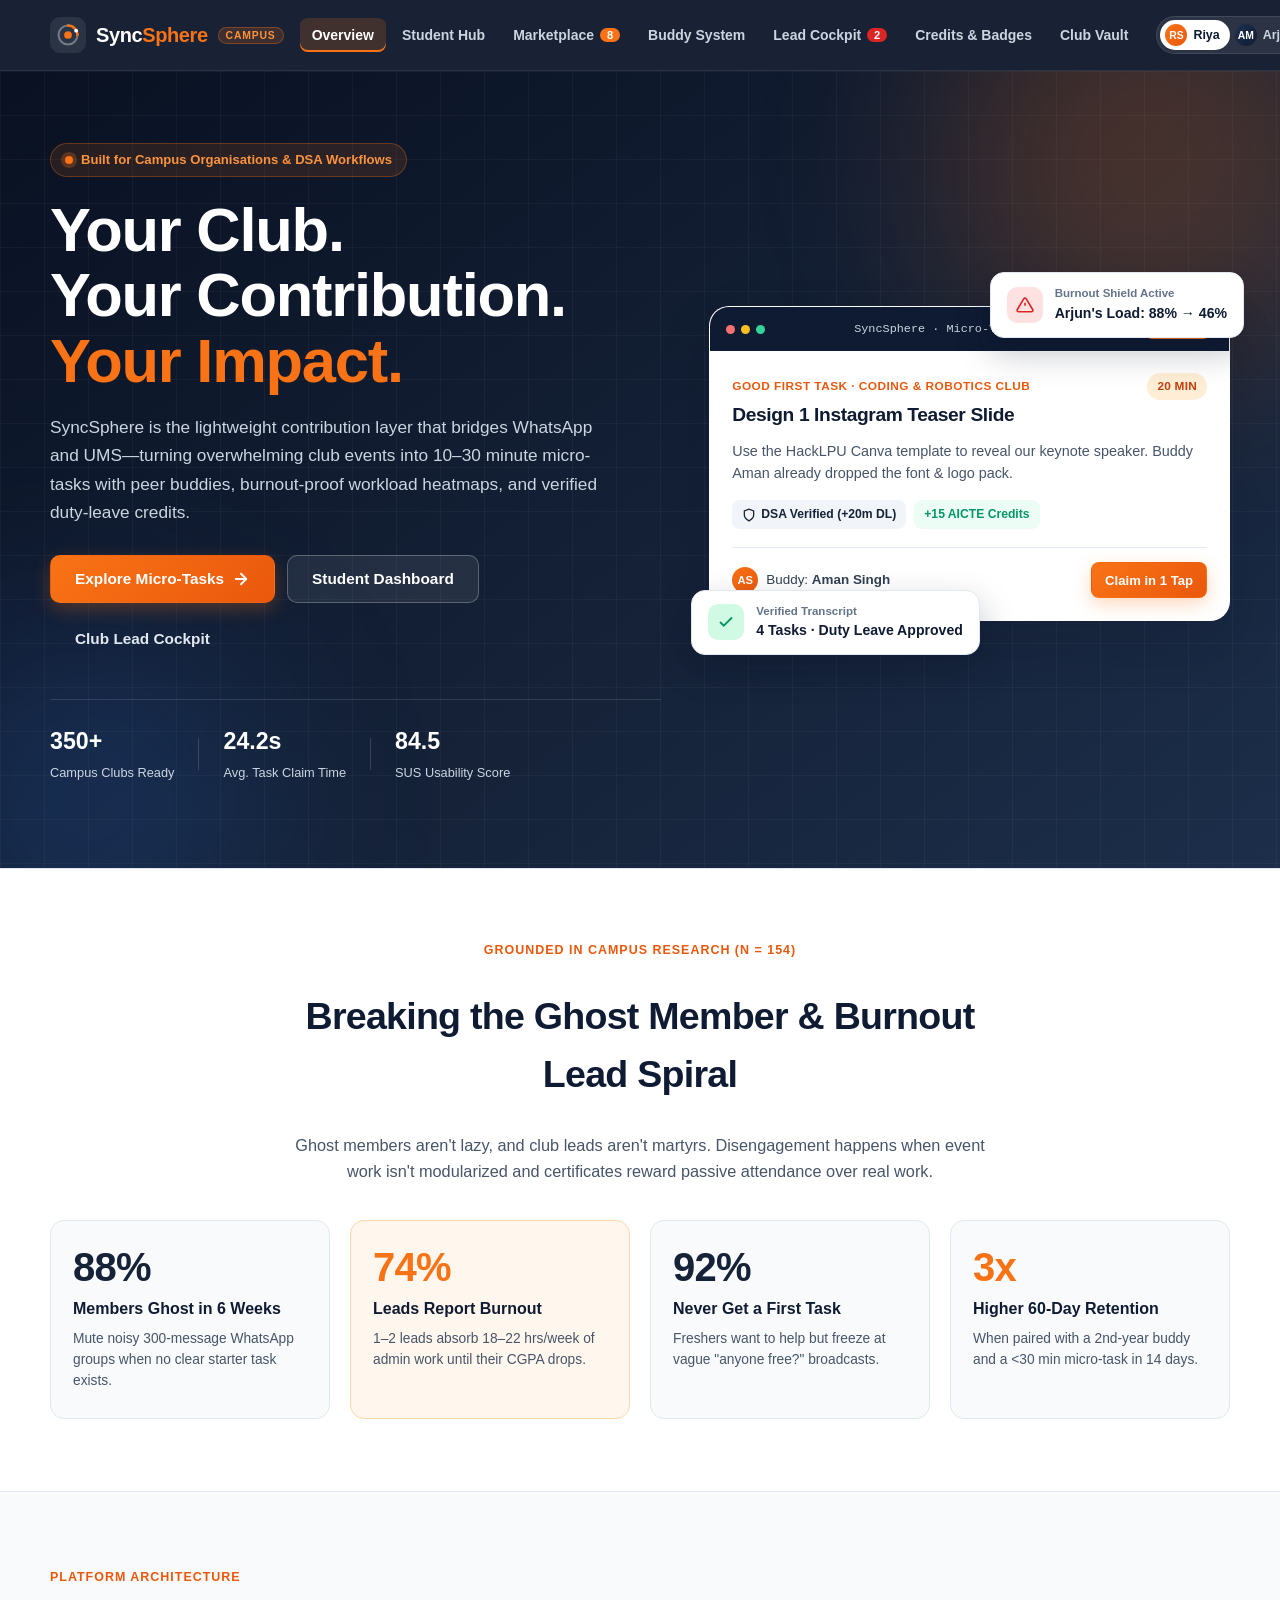
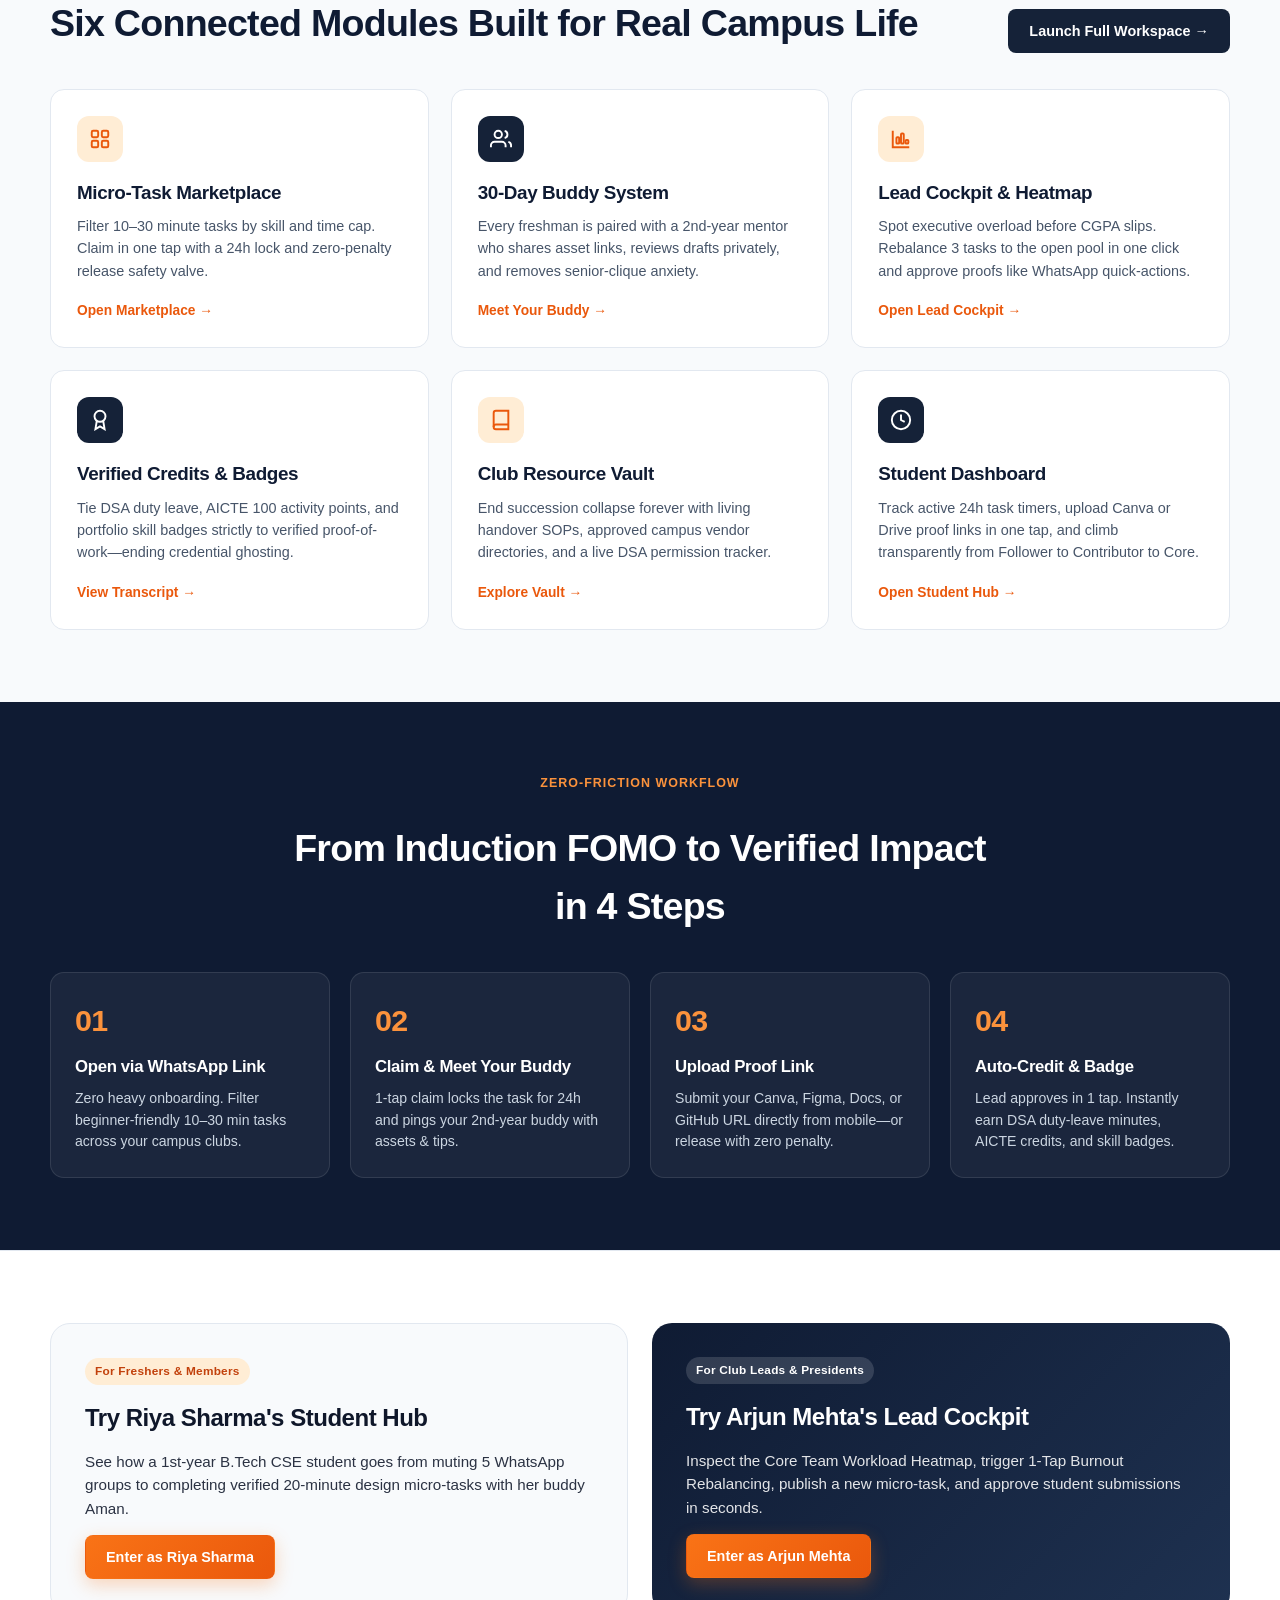
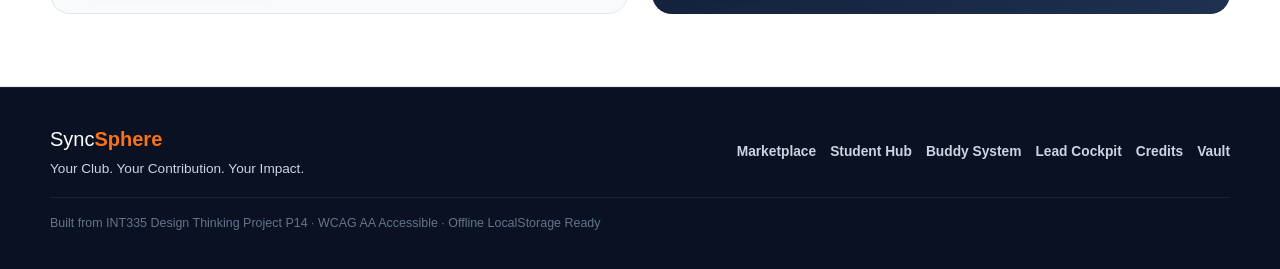
==== index.html @ 12c84529 "feat: initial commit for SyncSphere campus platform" ====
<!DOCTYPE html>
<html lang="en">
<head>
  <meta charset="UTF-8" />
  <meta name="viewport" content="width=device-width, initial-scale=1.0" />
  <title>SyncSphere — Your Club. Your Contribution. Your Impact.</title>
  <meta name="description" content="SyncSphere is a modern campus collaboration platform that eliminates ghost membership and club lead burnout through 10-30 minute micro-tasks, buddy onboarding, workload heatmaps, and verified contribution credits." />
  <link rel="stylesheet" href="styles.css" />
</head>
<body>
  <a href="#main-content" class="skip-link">Skip to main content</a>

  <header class="navbar" id="navbar" role="banner">
    <div class="container navbar-inner">
      <button class="brand" data-view="landing" aria-label="SyncSphere Home">
        <span class="brand-mark" aria-hidden="true">
          <svg width="24" height="24" viewBox="0 0 28 28" fill="none">
            <circle cx="14" cy="14" r="11" stroke="currentColor" stroke-width="2.4" opacity="0.35"/>
            <path d="M14 3A11 11 0 0 1 25 14" stroke="#F97316" stroke-width="2.8" stroke-linecap="round"/>
            <circle cx="14" cy="14" r="4.5" fill="#F97316"/>
            <circle cx="23.5" cy="9" r="2.2" fill="#FFFFFF"/>
          </svg>
        </span>
        <span class="brand-text">Sync<strong>Sphere</strong></span>
        <span class="brand-pill">CAMPUS</span>
      </button>

      <nav class="nav-links" aria-label="Primary navigation" id="desktop-nav">
        <button class="nav-link active" data-view="landing">Overview</button>
        <button class="nav-link" data-view="student">Student Hub</button>
        <button class="nav-link" data-view="marketplace">
          Marketplace
          <span class="nav-badge" id="nav-open-tasks-count">8</span>
        </button>
        <button class="nav-link" data-view="buddy">Buddy System</button>
        <button class="nav-link" data-view="lead">
          Lead Cockpit
          <span class="nav-badge nav-badge-alert" id="nav-pending-count">2</span>
        </button>
        <button class="nav-link" data-view="credits">Credits &amp; Badges</button>
        <button class="nav-link" data-view="vault">Club Vault</button>
      </nav>

      <div class="nav-actions">
        <div class="persona-switch" role="group" aria-label="Switch demo persona">
          <button class="persona-btn active" id="persona-student-btn" data-persona="student" title="View as Riya Sharma (1st Year Student)">
            <span class="avatar-dot avatar-orange">RS</span>
            <span class="persona-label">Riya</span>
          </button>
          <button class="persona-btn" id="persona-lead-btn" data-persona="lead" title="View as Arjun Mehta (Club President)">
            <span class="avatar-dot avatar-navy">AM</span>
            <span class="persona-label">Arjun</span>
          </button>
        </div>
        <button class="icon-btn" id="reset-demo-btn" title="Reset Demo Data" aria-label="Reset demo data">
          <svg width="18" height="18" viewBox="0 0 24 24" fill="none" stroke="currentColor" stroke-width="2" stroke-linecap="round" stroke-linejoin="round">
            <path d="M3 12a9 9 0 1 0 9-9 9.75 9.75 0 0 0-6.74 2.74L3 8"/>
            <path d="M3 3v5h5"/>
          </svg>
        </button>
        <button class="mobile-menu-btn" id="mobile-menu-btn" aria-label="Toggle navigation menu" aria-expanded="false">
          <svg width="22" height="22" viewBox="0 0 24 24" fill="none" stroke="currentColor" stroke-width="2.2" stroke-linecap="round">
            <line x1="3" y1="6" x2="21" y2="6"/>
            <line x1="3" y1="12" x2="21" y2="12"/>
            <line x1="3" y1="18" x2="21" y2="18"/>
          </svg>
        </button>
      </div>
    </div>

    <div class="mobile-drawer" id="mobile-drawer" hidden>
      <div class="mobile-drawer-inner">
        <button class="drawer-link" data-view="landing">Overview &amp; Landing</button>
        <button class="drawer-link" data-view="student">Student Dashboard</button>
        <button class="drawer-link" data-view="marketplace">Micro-Task Marketplace</button>
        <button class="drawer-link" data-view="buddy">30-Day Buddy System</button>
        <button class="drawer-link" data-view="lead">Club Lead Cockpit &amp; Heatmap</button>
        <button class="drawer-link" data-view="credits">Verified Credits &amp; Badges</button>
        <button class="drawer-link" data-view="vault">Club Resource Vault</button>
      </div>
    </div>
  </header>

  <main id="main-content" tabindex="-1">
    <!-- 1. LANDING VIEW -->
    <section class="view active" id="view-landing" aria-label="SyncSphere Overview">
      <div class="hero">
        <div class="hero-bg-grid" aria-hidden="true"></div>
        <div class="hero-glow hero-glow-1" aria-hidden="true"></div>
        <div class="hero-glow hero-glow-2" aria-hidden="true"></div>
        <div class="container hero-grid">
          <div class="hero-copy">
            <div class="hero-eyebrow">
              <span class="pulse-dot"></span>
              Built for Campus Organisations &amp; DSA Workflows
            </div>
            <h1 class="hero-title">
              Your Club.<br />
              Your Contribution.<br />
              <span class="text-orange">Your Impact.</span>
            </h1>
            <p class="hero-subtitle">
              SyncSphere is the lightweight contribution layer that bridges WhatsApp and UMS—turning overwhelming club events into 10–30 minute micro-tasks with peer buddies, burnout-proof workload heatmaps, and verified duty-leave credits.
            </p>
            <div class="hero-cta-row">
              <button class="btn btn-primary btn-lg" data-view="marketplace">
                Explore Micro-Tasks
                <svg width="18" height="18" viewBox="0 0 24 24" fill="none" stroke="currentColor" stroke-width="2.4" stroke-linecap="round" stroke-linejoin="round"><path d="M5 12h14"/><path d="m12 5 7 7-7 7"/></svg>
              </button>
              <button class="btn btn-outline-light btn-lg" data-view="student">
                Student Dashboard
              </button>
              <button class="btn btn-ghost-light btn-lg" data-view="lead">
                Club Lead Cockpit
              </button>
            </div>
            <div class="hero-trust">
              <div class="trust-item">
                <strong>350+</strong>
                <span>Campus Clubs Ready</span>
              </div>
              <div class="trust-divider"></div>
              <div class="trust-item">
                <strong>24.2s</strong>
                <span>Avg. Task Claim Time</span>
              </div>
              <div class="trust-divider"></div>
              <div class="trust-item">
                <strong>84.5</strong>
                <span>SUS Usability Score</span>
              </div>
            </div>
          </div>

          <div class="hero-visual">
            <div class="hero-card-stack">
              <div class="preview-window">
                <div class="preview-topbar">
                  <div class="preview-dots"><span></span><span></span><span></span></div>
                  <span class="preview-url">SyncSphere · Micro-Task Feed</span>
                  <span class="preview-live-badge">LIVE DEMO</span>
                </div>
                <div class="preview-body">
                  <div class="preview-header-row">
                    <div>
                      <span class="preview-kicker">Good First Task · Coding &amp; Robotics Club</span>
                      <h3>Design 1 Instagram Teaser Slide</h3>
                    </div>
                    <span class="chip chip-orange">20 MIN</span>
                  </div>
                  <p class="preview-desc">Use the HackLPU Canva template to reveal our keynote speaker. Buddy Aman already dropped the font &amp; logo pack.</p>
                  <div class="preview-meta-row">
                    <span class="meta-pill">
                      <svg width="14" height="14" viewBox="0 0 24 24" fill="none" stroke="currentColor" stroke-width="2.2"><path d="M12 22s8-4 8-10V5l-8-3-8 3v7c0 6 8 10 8 10z"/></svg>
                      DSA Verified (+20m DL)
                    </span>
                    <span class="meta-pill meta-pill-green">+15 AICTE Credits</span>
                  </div>
                  <div class="preview-action-row">
                    <div class="preview-buddy">
                      <span class="avatar-xs avatar-orange">AS</span>
                      <span>Buddy: <strong>Aman Singh</strong></span>
                    </div>
                    <button class="btn btn-primary btn-sm" data-view="marketplace">Claim in 1 Tap</button>
                  </div>
                </div>
              </div>

              <div class="floating-card floating-card-top">
                <div class="fc-icon fc-icon-red">
                  <svg width="18" height="18" viewBox="0 0 24 24" fill="none" stroke="currentColor" stroke-width="2.2"><path d="M10.29 3.86 1.82 18a2 2 0 0 0 1.71 3h16.94a2 2 0 0 0 1.71-3L13.71 3.86a2 2 0 0 0-3.42 0z"/><line x1="12" y1="9" x2="12" y2="13"/><line x1="12" y1="17" x2="12.01" y2="17"/></svg>
                </div>
                <div>
                  <div class="fc-label">Burnout Shield Active</div>
                  <div class="fc-value">Arjun's Load: 88% → 46%</div>
                </div>
              </div>

              <div class="floating-card floating-card-bottom">
                <div class="fc-icon fc-icon-green">
                  <svg width="18" height="18" viewBox="0 0 24 24" fill="none" stroke="currentColor" stroke-width="2.4"><polyline points="20 6 9 17 4 12"/></svg>
                </div>
                <div>
                  <div class="fc-label">Verified Transcript</div>
                  <div class="fc-value">4 Tasks · Duty Leave Approved</div>
                </div>
              </div>
            </div>
          </div>
        </div>
      </div>

      <div class="section section-light">
        <div class="container">
          <div class="section-header center">
            <span class="eyebrow">Grounded in Campus Research (n = 154)</span>
            <h2>Breaking the Ghost Member &amp; Burnout Lead Spiral</h2>
            <p class="section-sub">Ghost members aren't lazy, and club leads aren't martyrs. Disengagement happens when event work isn't modularized and certificates reward passive attendance over real work.</p>
          </div>
          <div class="stats-grid-4">
            <article class="stat-card">
              <div class="stat-figure text-navy">88%</div>
              <div class="stat-title">Members Ghost in 6 Weeks</div>
              <p class="stat-note">Mute noisy 300-message WhatsApp groups when no clear starter task exists.</p>
            </article>
            <article class="stat-card stat-card-accent">
              <div class="stat-figure text-orange">74%</div>
              <div class="stat-title">Leads Report Burnout</div>
              <p class="stat-note">1–2 leads absorb 18–22 hrs/week of admin work until their CGPA drops.</p>
            </article>
            <article class="stat-card">
              <div class="stat-figure text-navy">92%</div>
              <div class="stat-title">Never Get a First Task</div>
              <p class="stat-note">Freshers want to help but freeze at vague "anyone free?" broadcasts.</p>
            </article>
            <article class="stat-card">
              <div class="stat-figure text-orange">3x</div>
              <div class="stat-title">Higher 60-Day Retention</div>
              <p class="stat-note">When paired with a 2nd-year buddy and a &lt;30 min micro-task in 14 days.</p>
            </article>
          </div>
        </div>
      </div>

      <div class="section">
        <div class="container">
          <div class="section-header">
            <div>
              <span class="eyebrow">Platform Architecture</span>
              <h2>Six Connected Modules Built for Real Campus Life</h2>
            </div>
            <button class="btn btn-secondary" data-view="student">Launch Full Workspace →</button>
          </div>

          <div class="feature-grid-3">
            <article class="feature-card" data-view="marketplace" tabindex="0" role="button">
              <div class="feature-icon icon-orange">
                <svg width="22" height="22" viewBox="0 0 24 24" fill="none" stroke="currentColor" stroke-width="2.1"><rect x="3" y="3" width="7" height="7" rx="1.5"/><rect x="14" y="3" width="7" height="7" rx="1.5"/><rect x="14" y="14" width="7" height="7" rx="1.5"/><rect x="3" y="14" width="7" height="7" rx="1.5"/></svg>
              </div>
              <h3>Micro-Task Marketplace</h3>
              <p>Filter 10–30 minute tasks by skill and time cap. Claim in one tap with a 24h lock and zero-penalty release safety valve.</p>
              <span class="card-link">Open Marketplace →</span>
            </article>

            <article class="feature-card" data-view="buddy" tabindex="0" role="button">
              <div class="feature-icon icon-navy">
                <svg width="22" height="22" viewBox="0 0 24 24" fill="none" stroke="currentColor" stroke-width="2.1"><path d="M17 21v-2a4 4 0 0 0-4-4H5a4 4 0 0 0-4 4v2"/><circle cx="9" cy="7" r="4"/><path d="M23 21v-2a4 4 0 0 0-3-3.87"/><path d="M16 3.13a4 4 0 0 1 0 7.75"/></svg>
              </div>
              <h3>30-Day Buddy System</h3>
              <p>Every freshman is paired with a 2nd-year mentor who shares asset links, reviews drafts privately, and removes senior-clique anxiety.</p>
              <span class="card-link">Meet Your Buddy →</span>
            </article>

            <article class="feature-card" data-view="lead" tabindex="0" role="button">
              <div class="feature-icon icon-orange">
                <svg width="22" height="22" viewBox="0 0 24 24" fill="none" stroke="currentColor" stroke-width="2.1"><path d="M3 3v18h18"/><rect x="7" y="10" width="3" height="7" rx="1"/><rect x="12" y="6" width="3" height="11" rx="1"/><rect x="17" y="13" width="3" height="4" rx="1"/></svg>
              </div>
              <h3>Lead Cockpit &amp; Heatmap</h3>
              <p>Spot executive overload before CGPA slips. Rebalance 3 tasks to the open pool in one click and approve proofs like WhatsApp quick-actions.</p>
              <span class="card-link">Open Lead Cockpit →</span>
            </article>

            <article class="feature-card" data-view="credits" tabindex="0" role="button">
              <div class="feature-icon icon-navy">
                <svg width="22" height="22" viewBox="0 0 24 24" fill="none" stroke="currentColor" stroke-width="2.1"><circle cx="12" cy="8" r="6"/><path d="M15.477 12.89 17 22l-5-3-5 3 1.523-9.11"/></svg>
              </div>
              <h3>Verified Credits &amp; Badges</h3>
              <p>Tie DSA duty leave, AICTE 100 activity points, and portfolio skill badges strictly to verified proof-of-work—ending credential ghosting.</p>
              <span class="card-link">View Transcript →</span>
            </article>

            <article class="feature-card" data-view="vault" tabindex="0" role="button">
              <div class="feature-icon icon-orange">
                <svg width="22" height="22" viewBox="0 0 24 24" fill="none" stroke="currentColor" stroke-width="2.1"><path d="M4 19.5A2.5 2.5 0 0 1 6.5 17H20"/><path d="M6.5 2H20v20H6.5A2.5 2.5 0 0 1 4 19.5v-15A2.5 2.5 0 0 1 6.5 2z"/></svg>
              </div>
              <h3>Club Resource Vault</h3>
              <p>End succession collapse forever with living handover SOPs, approved campus vendor directories, and a live DSA permission tracker.</p>
              <span class="card-link">Explore Vault →</span>
            </article>

            <article class="feature-card" data-view="student" tabindex="0" role="button">
              <div class="feature-icon icon-navy">
                <svg width="22" height="22" viewBox="0 0 24 24" fill="none" stroke="currentColor" stroke-width="2.1"><circle cx="12" cy="12" r="10"/><polyline points="12 6 12 12 16 14"/></svg>
              </div>
              <h3>Student Dashboard</h3>
              <p>Track active 24h task timers, upload Canva or Drive proof links in one tap, and climb transparently from Follower to Contributor to Core.</p>
              <span class="card-link">Open Student Hub →</span>
            </article>
          </div>
        </div>
      </div>

      <div class="section section-navy">
        <div class="container">
          <div class="section-header center light">
            <span class="eyebrow eyebrow-light">Zero-Friction Workflow</span>
            <h2>From Induction FOMO to Verified Impact in 4 Steps</h2>
          </div>
          <div class="steps-grid">
            <div class="step-card">
              <div class="step-num">01</div>
              <h4>Open via WhatsApp Link</h4>
              <p>Zero heavy onboarding. Filter beginner-friendly 10–30 min tasks across your campus clubs.</p>
            </div>
            <div class="step-card">
              <div class="step-num">02</div>
              <h4>Claim &amp; Meet Your Buddy</h4>
              <p>1-tap claim locks the task for 24h and pings your 2nd-year buddy with assets &amp; tips.</p>
            </div>
            <div class="step-card">
              <div class="step-num">03</div>
              <h4>Upload Proof Link</h4>
              <p>Submit your Canva, Figma, Docs, or GitHub URL directly from mobile—or release with zero penalty.</p>
            </div>
            <div class="step-card">
              <div class="step-num">04</div>
              <h4>Auto-Credit &amp; Badge</h4>
              <p>Lead approves in 1 tap. Instantly earn DSA duty-leave minutes, AICTE credits, and skill badges.</p>
            </div>
          </div>
        </div>
      </div>

      <div class="section section-light">
        <div class="container">
          <div class="dual-cta-grid">
            <div class="dual-card dual-card-white">
              <span class="chip chip-orange">For Freshers &amp; Members</span>
              <h3>Try Riya Sharma's Student Hub</h3>
              <p>See how a 1st-year B.Tech CSE student goes from muting 5 WhatsApp groups to completing verified 20-minute design micro-tasks with her buddy Aman.</p>
              <button class="btn btn-primary" data-view="student" data-switch-persona="student">Enter as Riya Sharma</button>
            </div>
            <div class="dual-card dual-card-navy">
              <span class="chip chip-light">For Club Leads &amp; Presidents</span>
              <h3>Try Arjun Mehta's Lead Cockpit</h3>
              <p>Inspect the Core Team Workload Heatmap, trigger 1-Tap Burnout Rebalancing, publish a new micro-task, and approve student submissions in seconds.</p>
              <button class="btn btn-orange" data-view="lead" data-switch-persona="lead">Enter as Arjun Mehta</button>
            </div>
          </div>
        </div>
      </div>
    </section>

    <!-- 2. STUDENT DASHBOARD VIEW -->
    <section class="view" id="view-student" aria-label="Student Dashboard">
      <div class="container page-container">
        <div class="page-header-banner">
          <div class="banner-left">
            <div class="tier-pill">
              <span class="tier-dot"></span>
              Tier 2 · Active Contributor
            </div>
            <h1 id="student-greeting">Welcome back, Riya Sharma</h1>
            <p class="banner-sub">B.Tech CSE, 1st Year · Reg: 12214801 · Coding &amp; Robotics Club, Design &amp; UX Guild</p>
          </div>
          <div class="banner-actions">
            <button class="btn btn-primary" data-view="marketplace">+ Claim New Micro-Task</button>
            <button class="btn btn-outline-light" data-view="credits">DSA Duty-Leave Pass</button>
          </div>
        </div>

        <div class="kpi-grid-4" id="student-kpis"></div>

        <div class="card tier-progress-card">
          <div class="tier-progress-head">
            <div>
              <h3>Membership Tier Journey</h3>
              <p class="muted" id="tier-progress-hint">Complete 2 more verified micro-tasks to unlock <strong>Core Candidate</strong> status.</p>
            </div>
            <span class="chip chip-orange" id="tier-progress-label">4 / 6 Tasks to Core</span>
          </div>
          <div class="tier-track">
            <div class="tier-fill" id="tier-progress-bar" style="width: 68%;"></div>
          </div>
          <div class="tier-milestones">
            <span class="ms done">Follower (0–1)</span>
            <span class="ms active">Contributor (2–5)</span>
            <span class="ms">Core Candidate (6+)</span>
          </div>
        </div>

        <div class="dashboard-split">
          <div class="dashboard-main">
            <div class="card">
              <div class="card-header">
                <div>
                  <h2>My Active Claimed Tasks</h2>
                  <p class="muted">24-hour lock prevents hoarding. Need to study for mid-terms? Use the zero-penalty safety valve anytime.</p>
                </div>
                <button class="btn btn-ghost btn-sm" data-view="marketplace">Browse Pool →</button>
              </div>
              <div id="student-active-tasks" class="task-stack"></div>
            </div>

            <div class="card">
              <div class="card-header">
                <div>
                  <h2>Recent Submissions &amp; Approvals</h2>
                  <p class="muted">Live status synced with Club Lead Arjun Mehta.</p>
                </div>
                <button class="btn btn-ghost btn-sm" data-view="credits">Full Ledger →</button>
              </div>
              <div id="student-submissions-list" class="submission-list"></div>
            </div>
          </div>

          <aside class="dashboard-aside">
            <div class="card buddy-mini-card">
              <div class="card-header compact">
                <h3>Your 30-Day Buddy</h3>
                <span class="status-online">Online</span>
              </div>
              <div class="buddy-profile-row">
                <div class="avatar-md avatar-orange" id="mini-buddy-avatar">AS</div>
                <div>
                  <div class="buddy-name" id="mini-buddy-name">Aman Singh</div>
                  <div class="muted text-sm" id="mini-buddy-role">2nd Year CSE · Design Lead</div>
                </div>
              </div>
              <blockquote class="buddy-quote">
                "Hey Riya! I pinned the HackLPU font pack and Canva brand kit in our chat. Ping me before submitting if you want a quick look!"
              </blockquote>
              <button class="btn btn-secondary btn-block" data-view="buddy">Open Buddy Chat</button>
            </div>

            <div class="card">
              <div class="card-header compact">
                <h3>Earned Skill Badges</h3>
                <button class="btn btn-ghost btn-sm" data-view="credits">All →</button>
              </div>
              <div id="student-badges-preview" class="badge-mini-grid"></div>
            </div>

            <div class="card safety-note-card">
              <div class="safety-icon">
                <svg width="20" height="20" viewBox="0 0 24 24" fill="none" stroke="currentColor" stroke-width="2.2"><path d="M12 22s8-4 8-10V5l-8-3-8 3v7c0 6 8 10 8 10z"/></svg>
              </div>
              <div>
                <h4>No-Stress Safety Valve</h4>
                <p class="text-sm muted">Exam clash? Releasing a claimed task returns it silently to the open pool with zero penalty and zero public shame.</p>
              </div>
            </div>
          </aside>
        </div>
      </div>
    </section>

    <!-- 3. MICRO-TASK MARKETPLACE VIEW -->
    <section class="view" id="view-marketplace" aria-label="Micro-Task Marketplace">
      <div class="container page-container">
        <div class="page-head-row">
          <div>
            <span class="eyebrow">10–30 Minute Self-Serve Micro-Tasks</span>
            <h1>Micro-Task Marketplace</h1>
            <p class="muted">Pick a bite-sized task that fits between lectures. Every card includes clear steps, a mentor buddy, and DSA duty-leave minutes.</p>
          </div>
          <div class="head-stats-pills">
            <div class="mini-stat-pill">
              <strong id="mkt-open-count">8</strong>
              <span>Open Tasks</span>
            </div>
            <div class="mini-stat-pill mini-stat-orange">
              <strong id="mkt-claimed-count">1</strong>
              <span>My Claimed</span>
            </div>
          </div>
        </div>

        <div class="filter-bar card">
          <div class="search-box">
            <svg width="18" height="18" viewBox="0 0 24 24" fill="none" stroke="currentColor" stroke-width="2"><circle cx="11" cy="11" r="8"/><line x1="21" y1="21" x2="16.65" y2="16.65"/></svg>
            <input type="search" id="mkt-search" placeholder="Search tasks (e.g., Canva, poster, proofread, GitHub, registration)..." aria-label="Search micro-tasks" />
          </div>
          <div class="filter-controls">
            <div class="filter-pills" id="mkt-category-pills" role="group" aria-label="Filter by skill category">
              <button class="pill active" data-cat="All">All Skills</button>
              <button class="pill" data-cat="Design">Design</button>
              <button class="pill" data-cat="Editorial">Editorial</button>
              <button class="pill" data-cat="Tech">Tech</button>
              <button class="pill" data-cat="Logistics">Logistics</button>
              <button class="pill" data-cat="Media">Media</button>
            </div>
            <select id="mkt-time-filter" class="select-input" aria-label="Filter by duration">
              <option value="all">Any Duration</option>
              <option value="15">≤ 15 min (Quick Win)</option>
              <option value="20">≤ 20 min</option>
              <option value="30">≤ 30 min</option>
            </select>
          </div>
        </div>

        <div id="marketplace-grid" class="marketplace-grid"></div>
      </div>
    </section>

    <!-- 4. BUDDY SYSTEM VIEW -->
    <section class="view" id="view-buddy" aria-label="30-Day Buddy System">
      <div class="container page-container">
        <div class="page-head-row">
          <div>
            <span class="eyebrow">First 14-Day Activation Track</span>
            <h1>30-Day Freshman Buddy System</h1>
            <p class="muted">No more intimidating group chats. Get 1-on-1 guidance, asset links, and private draft feedback from a paired 2nd-year mentor.</p>
          </div>
        </div>

        <div class="buddy-layout">
          <div class="buddy-sidebar">
            <div class="card buddy-hero-card">
              <div class="buddy-hero-top">
                <div class="avatar-lg avatar-orange" id="active-buddy-avatar">AS</div>
                <div>
                  <span class="chip chip-green">Active Buddy Pair</span>
                  <h2 id="active-buddy-name">Aman Singh</h2>
                  <p class="muted text-sm" id="active-buddy-role">2nd Year CSE · Design &amp; Media Lead</p>
                </div>
              </div>
              <div class="buddy-tags" id="active-buddy-tags"></div>
              <div class="buddy-metrics" id="active-buddy-metrics"></div>
            </div>

            <div class="card">
              <h3>Your 30-Day Onboarding Track</h3>
              <div class="onboarding-timeline">
                <div class="timeline-item done">
                  <div class="tl-dot">✓</div>
                  <div>
                    <strong>Day 1 · Welcome &amp; Pairing</strong>
                    <p class="text-sm muted">Matched with senior buddy based on UI/UX &amp; Design interest.</p>
                  </div>
                </div>
                <div class="timeline-item done">
                  <div class="tl-dot">✓</div>
                  <div>
                    <strong>Day 7 · First Micro-Task (&lt;20m)</strong>
                    <p class="text-sm muted">Completed Tech Rules Proofreading (+10 pts).</p>
                  </div>
                </div>
                <div class="timeline-item done">
                  <div class="tl-dot">✓</div>
                  <div>
                    <strong>Day 14 · Verified Proof &amp; DL Credit</strong>
                    <p class="text-sm muted">IG Story Slide approved by Arjun; DSA credits logged.</p>
                  </div>
                </div>
                <div class="timeline-item current">
                  <div class="tl-dot">4</div>
                  <div>
                    <strong>Day 30 · Tier 2 Contributor Graduation</strong>
                    <p class="text-sm muted">Unlock Core Candidate track &amp; become a future buddy.</p>
                  </div>
                </div>
              </div>
            </div>
          </div>

          <div class="card buddy-chat-card">
            <div class="chat-header">
              <div class="chat-peer">
                <span class="avatar-sm avatar-orange" id="chat-buddy-avatar">AS</span>
                <div>
                  <strong id="chat-buddy-name">Aman Singh</strong>
                  <div class="text-xs muted">Private 1-on-1 Buddy Channel · Zero Group Spam</div>
                </div>
              </div>
              <span class="chip chip-navy">Day 18 of 30</span>
            </div>

            <div class="chat-messages" id="buddy-chat-messages" aria-live="polite"></div>

            <div class="chat-quick-prompts">
              <button class="quick-chip" data-msg="Can you share the Canva brand kit &amp; font files?">Send Canva brand kit</button>
              <button class="quick-chip" data-msg="Could you review my draft before I submit to Arjun?">Review my draft</button>
              <button class="quick-chip" data-msg="How do micro-task minutes count toward LPU DSA duty leave?">How does DSA duty leave work?</button>
            </div>

            <form class="chat-input-row" id="buddy-chat-form">
              <input type="text" id="buddy-chat-input" placeholder="Message your buddy privately..." autocomplete="off" required />
              <button type="submit" class="btn btn-primary">Send</button>
            </form>
          </div>
        </div>

        <div class="card mt-24">
          <div class="card-header">
            <div>
              <h2>Switch or Pair with a Skill Buddy</h2>
              <p class="muted">Exploring a new club domain? Pair with a verified 2nd or 3rd-year mentor in 1 click.</p>
            </div>
          </div>
          <div id="buddy-directory-grid" class="buddy-dir-grid"></div>
        </div>
      </div>
    </section>

    <!-- 5. CLUB LEAD DASHBOARD & HEATMAP VIEW -->
    <section class="view" id="view-lead" aria-label="Club Lead Cockpit">
      <div class="container page-container">
        <div class="page-header-banner banner-lead">
          <div class="banner-left">
            <div class="tier-pill tier-pill-orange">
              <span class="tier-dot"></span>
              Executive Cockpit · Coding &amp; Robotics Club
            </div>
            <h1>Arjun Mehta's Lead Dashboard</h1>
            <p class="banner-sub">President &amp; HackLPU 2026 Fest Head · 150 Registered Members · 38 Active Contributors</p>
          </div>
          <div class="banner-actions">
            <button class="btn btn-orange" id="open-create-task-btn">+ Publish Micro-Task</button>
            <button class="btn btn-outline-light" data-view="vault">Handover Vault</button>
          </div>
        </div>

        <div class="kpi-grid-4" id="lead-kpis"></div>
        <div id="burnout-alert-container"></div>

        <div class="lead-grid">
          <div class="card">
            <div class="card-header">
              <div>
                <h2>Core Team Workload Heatmap</h2>
                <p class="muted">Real-time executive capacity (%) &amp; 7-day task intensity to stop lead burnout before exams.</p>
              </div>
              <span class="chip chip-navy">Live Capacity</span>
            </div>
            <div id="workload-bars" class="workload-bars"></div>
            <div class="heatmap-matrix-wrap">
              <div class="heatmap-matrix-head">
                <h4>7-Day Effort Intensity (Hours / Day)</h4>
                <div class="heatmap-legend">
                  <span>Low</span>
                  <i class="hm-cell hm-1"></i>
                  <i class="hm-cell hm-2"></i>
                  <i class="hm-cell hm-3"></i>
                  <i class="hm-cell hm-4"></i>
                  <span>Overload</span>
                </div>
              </div>
              <div id="workload-heatmap-grid" class="heatmap-grid"></div>
            </div>
          </div>

          <div class="card">
            <div class="card-header">
              <div>
                <h2>1-Tap Proof Approvals</h2>
                <p class="muted">Approve student micro-tasks in seconds—auto-credits DSA duty leave &amp; badges.</p>
              </div>
              <span class="chip chip-orange" id="pending-approvals-badge">2 Pending</span>
            </div>
            <div id="lead-approvals-queue" class="approvals-queue"></div>
          </div>
        </div>
      </div>
    </section>

    <!-- 6. VERIFIED CREDITS & BADGES VIEW -->
    <section class="view" id="view-credits" aria-label="Verified Contribution Credits and Badges">
      <div class="container page-container">
        <div class="page-head-row">
          <div>
            <span class="eyebrow">Proof-of-Work Transcript · Zero Credential Ghosting</span>
            <h1>Verified Contribution Credits &amp; Badges</h1>
            <p class="muted">Every duty-leave minute and AICTE activity point is backed by an approved deliverable link.</p>
          </div>
          <button class="btn btn-primary" id="export-manifest-btn">
            <svg width="18" height="18" viewBox="0 0 24 24" fill="none" stroke="currentColor" stroke-width="2.2"><path d="M21 15v4a2 2 0 0 1-2 2H5a2 2 0 0 1-2-2v-4"/><polyline points="7 10 12 15 17 10"/><line x1="12" y1="15" x2="12" y2="3"/></svg>
            Export DSA PDF Manifest
          </button>
        </div>

        <div class="credits-top-grid">
          <div class="card dsa-pass-card">
            <div class="dsa-pass-head">
              <div>
                <span class="chip chip-green">✓ DSA Verified Pass</span>
                <h2>Riya Sharma</h2>
                <p class="muted text-sm">Reg: 12214801 · B.Tech CSE (Sem 1) · Tier 2 Active Contributor</p>
              </div>
              <div class="qr-box" aria-label="Verification QR Code">
                <svg width="78" height="78" viewBox="0 0 29 29" fill="#0F172A">
                  <rect x="0" y="0" width="9" height="9" rx="1.5" fill="none" stroke="#0F172A" stroke-width="2"/>
                  <rect x="3" y="3" width="3" height="3"/>
                  <rect x="20" y="0" width="9" height="9" rx="1.5" fill="none" stroke="#0F172A" stroke-width="2"/>
                  <rect x="23" y="3" width="3" height="3"/>
                  <rect x="0" y="20" width="9" height="9" rx="1.5" fill="none" stroke="#0F172A" stroke-width="2"/>
                  <rect x="3" y="23" width="3" height="3"/>
                  <rect x="12" y="2" width="3" height="3"/>
                  <rect x="12" y="8" width="3" height="5"/>
                  <rect x="16" y="11" width="4" height="3"/>
                  <rect x="11" y="16" width="5" height="3"/>
                  <rect x="19" y="16" width="3" height="6"/>
                  <rect x="24" y="14" width="4" height="4"/>
                  <rect x="24" y="21" width="4" height="6"/>
                  <rect x="13" y="22" width="4" height="5"/>
                  <rect x="16" y="4" width="2" height="4" fill="#F97316"/>
                </svg>
              </div>
            </div>
            <div class="dsa-pass-stats" id="dsa-pass-stats"></div>
            <div class="dsa-pass-footer">
              <span>UMS Sync ID: <strong>LPU-DSA-2026-8841</strong></span>
              <span class="text-green">Attendance Proration Eligible</span>
            </div>
          </div>

          <div class="card aicte-card">
            <div class="card-header compact">
              <div>
                <h3>AICTE 100 Activity Points</h3>
                <p class="muted text-sm">Verified micro-contributions across technical &amp; cultural clubs.</p>
              </div>
              <span class="chip chip-orange" id="aicte-points-chip">65 / 100 pts</span>
            </div>
            <div class="aicte-ring-row">
              <div class="ring-wrap">
                <svg class="progress-ring" width="116" height="116" viewBox="0 0 120 120">
                  <circle class="ring-bg" cx="60" cy="60" r="50" />
                  <circle class="ring-fg" id="aicte-ring-circle" cx="60" cy="60" r="50" />
                </svg>
                <div class="ring-label">
                  <strong id="aicte-ring-val">65%</strong>
                  <span>Complete</span>
                </div>
              </div>
              <div class="aicte-breakdown" id="aicte-breakdown"></div>
            </div>
          </div>
        </div>

        <div class="card mt-24">
          <div class="card-header">
            <div>
              <h2>Skill &amp; Impact Badges</h2>
              <p class="muted">Micro-recognition earned through real deliverables—exportable to your campus placement portfolio.</p>
            </div>
          </div>
          <div id="badges-grid" class="badges-grid"></div>
        </div>

        <div class="card mt-24">
          <div class="card-header">
            <div>
              <h2>Verified Contribution Ledger</h2>
              <p class="muted">Complete auditable record of approved micro-tasks and duty-leave credits.</p>
            </div>
          </div>
          <div class="table-wrap">
            <table class="data-table">
              <thead>
                <tr>
                  <th>Task Deliverable</th>
                  <th>Club</th>
                  <th>Completed</th>
                  <th>Effort &amp; DL</th>
                  <th>Credits</th>
                  <th>Status</th>
                </tr>
              </thead>
              <tbody id="credits-ledger-body"></tbody>
            </table>
          </div>
        </div>
      </div>
    </section>

    <!-- 7. CLUB RESOURCE VAULT VIEW -->
    <section class="view" id="view-vault" aria-label="Club Resource Vault">
      <div class="container page-container">
        <div class="page-head-row">
          <div>
            <span class="eyebrow">Institutional Memory · Zero Succession Collapse</span>
            <h1>Club Resource Vault</h1>
            <p class="muted">Living handover playbooks, approved vendor contacts, and live DSA permission pipelines so outgoing leads never leave juniors stranded.</p>
          </div>
          <div class="vault-tabs" role="tablist" aria-label="Vault sections">
            <button class="pill active" data-vault-tab="sops" role="tab" aria-selected="true">Handover SOPs</button>
            <button class="pill" data-vault-tab="vendors" role="tab" aria-selected="false">Vendor Directory</button>
            <button class="pill" data-vault-tab="pipeline" role="tab" aria-selected="false">DSA Permission Tracker</button>
          </div>
        </div>

        <div id="vault-panel-sops" class="vault-panel active">
          <div id="vault-sops-grid" class="vault-grid"></div>
        </div>

        <div id="vault-panel-vendors" class="vault-panel" hidden>
          <div id="vault-vendors-grid" class="vault-grid"></div>
        </div>

        <div id="vault-panel-pipeline" class="vault-panel" hidden>
          <div class="card">
            <div class="card-header">
              <div>
                <h2>DSA &amp; UMS Event Permission Pipeline</h2>
                <p class="muted">Track auditorium bookings, Block 34 lab keys, and faculty signatures without running between cabins.</p>
              </div>
              <span class="chip chip-orange">HackLPU 2026</span>
            </div>
            <div id="vault-pipeline-list" class="pipeline-list"></div>
          </div>
        </div>
      </div>
    </section>
  </main>

  <footer class="footer">
    <div class="container footer-inner">
      <div>
        <div class="footer-brand">Sync<strong>Sphere</strong></div>
        <p class="footer-tagline">Your Club. Your Contribution. Your Impact.</p>
      </div>
      <div class="footer-links">
        <button class="footer-link" data-view="marketplace">Marketplace</button>
        <button class="footer-link" data-view="student">Student Hub</button>
        <button class="footer-link" data-view="buddy">Buddy System</button>
        <button class="footer-link" data-view="lead">Lead Cockpit</button>
        <button class="footer-link" data-view="credits">Credits</button>
        <button class="footer-link" data-view="vault">Vault</button>
      </div>
      <div class="footer-meta">
        Built from INT335 Design Thinking Project P14 · WCAG AA Accessible · Offline LocalStorage Ready
      </div>
    </div>
  </footer>

  <nav class="mobile-bottom-nav" aria-label="Mobile quick navigation">
    <button class="mb-item active" data-view="student">
      <svg width="20" height="20" viewBox="0 0 24 24" fill="none" stroke="currentColor" stroke-width="2"><path d="M3 9l9-7 9 7v11a2 2 0 0 1-2 2H5a2 2 0 0 1-2-2z"/></svg>
      <span>Hub</span>
    </button>
    <button class="mb-item" data-view="marketplace">
      <svg width="20" height="20" viewBox="0 0 24 24" fill="none" stroke="currentColor" stroke-width="2"><rect x="3" y="3" width="7" height="7"/><rect x="14" y="3" width="7" height="7"/><rect x="14" y="14" width="7" height="7"/><rect x="3" y="14" width="7" height="7"/></svg>
      <span>Tasks</span>
    </button>
    <button class="mb-item" data-view="lead">
      <svg width="20" height="20" viewBox="0 0 24 24" fill="none" stroke="currentColor" stroke-width="2"><path d="M3 3v18h18"/><rect x="7" y="10" width="3" height="7"/><rect x="12" y="6" width="3" height="11"/><rect x="17" y="13" width="3" height="4"/></svg>
      <span>Lead</span>
    </button>
    <button class="mb-item" data-view="credits">
      <svg width="20" height="20" viewBox="0 0 24 24" fill="none" stroke="currentColor" stroke-width="2"><circle cx="12" cy="8" r="6"/><path d="M15.477 12.89 17 22l-5-3-5 3 1.523-9.11"/></svg>
      <span>Credits</span>
    </button>
    <button class="mb-item" data-view="vault">
      <svg width="20" height="20" viewBox="0 0 24 24" fill="none" stroke="currentColor" stroke-width="2"><path d="M4 19.5A2.5 2.5 0 0 1 6.5 17H20"/><path d="M6.5 2H20v20H6.5A2.5 2.5 0 0 1 4 19.5v-15A2.5 2.5 0 0 1 6.5 2z"/></svg>
      <span>Vault</span>
    </button>
  </nav>

  <!-- Task Submission Workspace Modal -->
  <div class="modal-backdrop" id="submit-modal" hidden role="dialog" aria-modal="true" aria-labelledby="submit-modal-title">
    <div class="modal">
      <div class="modal-header">
        <div>
          <span class="chip chip-orange" id="submit-modal-timer">23h 48m left</span>
          <h3 id="submit-modal-title">Submit Task Proof</h3>
        </div>
        <button class="icon-btn modal-close" data-close-modal="submit-modal" aria-label="Close modal">✕</button>
      </div>
      <form id="submit-task-form" class="modal-body">
        <input type="hidden" id="submit-task-id" />
        <p class="muted text-sm" id="submit-modal-club"></p>

        <div class="modal-checklist-box">
          <h4>Pre-Submission Checklist</h4>
          <div id="submit-modal-checklist"></div>
        </div>

        <div class="form-group">
          <label for="submit-proof-url">Deliverable Link or File Reference *</label>
          <input type="text" id="submit-proof-url" placeholder="Paste your shareable Canva, Drive, Figma, or PR link..." required />
        </div>

        <div class="form-group">
          <label for="submit-proof-note">Quick Note for Club Lead (Optional)</label>
          <textarea id="submit-proof-note" rows="2" placeholder="Used the official HackLPU font pack Aman shared..."></textarea>
        </div>

        <div class="modal-buddy-strip">
          <span class="avatar-xs avatar-orange">AS</span>
          <span class="text-sm">Buddy <strong id="submit-modal-buddy-name">Aman Singh</strong> will be notified automatically.</span>
        </div>

        <div class="modal-footer">
          <button type="button" class="btn btn-ghost" data-close-modal="submit-modal">Cancel</button>
          <button type="submit" class="btn btn-primary">Submit for 1-Tap Lead Review</button>
        </div>
      </form>
    </div>
  </div>

  <!-- Publish New Micro-Task Modal -->
  <div class="modal-backdrop" id="create-task-modal" hidden role="dialog" aria-modal="true" aria-labelledby="create-modal-title">
    <div class="modal">
      <div class="modal-header">
        <div>
          <span class="chip chip-navy">Lead Action</span>
          <h3 id="create-modal-title">Publish a 10–30 Min Micro-Task</h3>
        </div>
        <button class="icon-btn modal-close" data-close-modal="create-task-modal" aria-label="Close modal">✕</button>
      </div>
      <form id="create-task-form" class="modal-body">
        <div class="form-group">
          <label for="new-task-title">Task Title *</label>
          <input type="text" id="new-task-title" placeholder="e.g., Design 2 Speaker Countdown Stories" required />
        </div>
        <div class="form-row-2">
          <div class="form-group">
            <label for="new-task-category">Skill Category *</label>
            <select id="new-task-category" required>
              <option value="Design">Design</option>
              <option value="Editorial">Editorial</option>
              <option value="Tech">Tech</option>
              <option value="Logistics">Logistics</option>
              <option value="Media">Media</option>
            </select>
          </div>
          <div class="form-group">
            <label for="new-task-duration">Time Cap (Minutes) *</label>
            <select id="new-task-duration" required>
              <option value="15">15 min (+10 pts)</option>
              <option value="20" selected>20 min (+15 pts)</option>
              <option value="25">25 min (+20 pts)</option>
              <option value="30">30 min (+25 pts)</option>
            </select>
          </div>
        </div>
        <div class="form-group">
          <label for="new-task-club">Club / Event *</label>
          <input type="text" id="new-task-club" value="Coding &amp; Robotics Club · HackLPU" required />
        </div>
        <div class="form-group">
          <label for="new-task-desc">Clear Scope &amp; Asset Link *</label>
          <textarea id="new-task-desc" rows="2" placeholder="Explain exact deliverable so a 1st-year fresher can finish in under 30 mins..." required></textarea>
        </div>
        <div class="modal-footer">
          <button type="button" class="btn btn-ghost" data-close-modal="create-task-modal">Cancel</button>
          <button type="submit" class="btn btn-orange">Publish to Open Pool</button>
        </div>
      </form>
    </div>
  </div>

  <!-- SOP Reader Modal -->
  <div class="modal-backdrop" id="sop-modal" hidden role="dialog" aria-modal="true" aria-labelledby="sop-modal-title">
    <div class="modal modal-lg">
      <div class="modal-header">
        <div>
          <span class="chip chip-orange" id="sop-modal-tag">Playbook</span>
          <h3 id="sop-modal-title">SOP Title</h3>
        </div>
        <button class="icon-btn modal-close" data-close-modal="sop-modal" aria-label="Close modal">✕</button>
      </div>
      <div class="modal-body" id="sop-modal-body"></div>
      <div class="modal-footer">
        <button type="button" class="btn btn-primary" data-close-modal="sop-modal">Done Reading</button>
      </div>
    </div>
  </div>

  <div class="toast-container" id="toast-container" aria-live="polite" aria-atomic="true"></div>

  <script src="data.js"></script>
  <script src="app.js"></script>
</body>
</html>
---- styles.css ----
/* ==========================================================================
   SyncSphere Design System
   Theme: Premium Deep Navy (#0B1528 / #152238), Pure White, Vibrant Orange (#F97316)
   Typography: Space Grotesk (Headings) + Plus Jakarta Sans (UI & Body)
   ========================================================================== */

:root {
  --navy-950: #091122;
  --navy-900: #0F1B33;
  --navy-800: #152238;
  --navy-700: #1E3150;
  --navy-600: #2C436B;

  --orange-600: #EA580C;
  --orange-500: #F97316;
  --orange-400: #FB923C;
  --orange-100: #FFEDD5;
  --orange-50: #FFF7ED;

  --white: #FFFFFF;
  --slate-50: #F8FAFC;
  --slate-100: #F1F5F9;
  --slate-200: #E2E8F0;
  --slate-300: #CBD5E1;
  --slate-500: #64748B;
  --slate-600: #475569;
  --slate-700: #334155;
  --slate-900: #0F172A;

  --green-600: #059669;
  --green-100: #D1FAE5;
  --green-50: #ECFDF5;
  --red-600: #DC2626;
  --red-100: #FEE2E2;
  --red-50: #FEF2F2;
  --amber-600: #D97706;
  --amber-100: #FEF3C7;
  --blue-600: #2563EB;
  --blue-100: #DBEAFE;

  --radius-sm: 8px;
  --radius-md: 14px;
  --radius-lg: 20px;
  --radius-pill: 999px;

  --shadow-sm: 0 2px 8px rgba(15, 27, 51, 0.05);
  --shadow-md: 0 10px 30px rgba(15, 27, 51, 0.08);
  --shadow-lg: 0 22px 50px rgba(9, 17, 34, 0.18);

  --transition: 0.22s cubic-bezier(0.22, 1, 0.36, 1);
}

*, *::before, *::after {
  box-sizing: border-box;
  margin: 0;
  padding: 0;
}

html {
  scroll-behavior: smooth;
  font-size: 16px;
}

body {
  font-family: 'Plus Jakarta Sans', -apple-system, BlinkMacSystemFont, 'Segoe UI', Roboto, sans-serif;
  background-color: var(--slate-50);
  color: var(--slate-900);
  line-height: 1.55;
  min-height: 100vh;
  -webkit-font-smoothing: antialiased;
}

h1, h2, h3, h4, .brand-text, .stat-figure, .step-num {
  font-family: 'Space Grotesk', 'Plus Jakarta Sans', sans-serif;
  letter-spacing: -0.02em;
}

button, input, select, textarea {
  font-family: inherit;
}

.skip-link {
  position: absolute;
  left: -999px;
  top: 8px;
  background: var(--orange-500);
  color: var(--white);
  padding: 10px 16px;
  border-radius: var(--radius-sm);
  font-weight: 700;
  z-index: 9999;
}
.skip-link:focus {
  left: 12px;
}

.container {
  width: 100%;
  max-width: 1220px;
  margin: 0 auto;
  padding: 0 20px;
}

.muted { color: var(--slate-500); }
.text-sm { font-size: 0.875rem; }
.text-xs { font-size: 0.78rem; }
.text-orange { color: var(--orange-500); }
.text-navy { color: var(--navy-800); }
.text-green { color: var(--green-600); font-weight: 700; }
.mt-24 { margin-top: 24px; }

/* ==================== NAVBAR ==================== */
.navbar {
  position: sticky;
  top: 0;
  z-index: 100;
  background: rgba(11, 21, 40, 0.94);
  backdrop-filter: blur(14px);
  -webkit-backdrop-filter: blur(14px);
  border-bottom: 1px solid rgba(255, 255, 255, 0.08);
}

.navbar-inner {
  height: 70px;
  display: flex;
  align-items: center;
  justify-content: space-between;
  gap: 16px;
}

.brand {
  display: inline-flex;
  align-items: center;
  gap: 10px;
  background: none;
  border: none;
  color: var(--white);
  cursor: pointer;
  padding: 4px 0;
}

.brand-mark {
  width: 36px;
  height: 36px;
  border-radius: 10px;
  background: rgba(255, 255, 255, 0.08);
  display: grid;
  place-items: center;
  color: var(--white);
}

.brand-text {
  font-size: 1.25rem;
  font-weight: 600;
  color: var(--white);
}
.brand-text strong {
  color: var(--orange-500);
  font-weight: 700;
}

.brand-pill {
  font-size: 0.65rem;
  font-weight: 800;
  letter-spacing: 0.08em;
  background: rgba(249, 115, 22, 0.16);
  color: var(--orange-400);
  border: 1px solid rgba(249, 115, 22, 0.35);
  padding: 2px 7px;
  border-radius: var(--radius-pill);
}

.nav-links {
  display: flex;
  align-items: center;
  gap: 4px;
}

.nav-link {
  background: none;
  border: none;
  color: var(--slate-300);
  font-size: 0.875rem;
  font-weight: 600;
  padding: 9px 12px;
  border-radius: var(--radius-sm);
  cursor: pointer;
  display: inline-flex;
  align-items: center;
  gap: 6px;
  transition: var(--transition);
  white-space: nowrap;
}

.nav-link:hover {
  color: var(--white);
  background: rgba(255, 255, 255, 0.08);
}

.nav-link.active {
  color: var(--white);
  background: rgba(249, 115, 22, 0.18);
  box-shadow: inset 0 -2px 0 var(--orange-500);
}

.nav-badge {
  font-size: 0.7rem;
  font-weight: 800;
  background: var(--orange-500);
  color: var(--white);
  padding: 1px 6px;
  border-radius: var(--radius-pill);
  min-width: 20px;
  text-align: center;
}
.nav-badge-alert {
  background: var(--red-600);
}

.nav-actions {
  display: flex;
  align-items: center;
  gap: 8px;
}

.persona-switch {
  display: inline-flex;
  background: rgba(255, 255, 255, 0.08);
  padding: 3px;
  border-radius: var(--radius-pill);
  border: 1px solid rgba(255, 255, 255, 0.1);
}

.persona-btn {
  display: inline-flex;
  align-items: center;
  gap: 6px;
  background: none;
  border: none;
  color: var(--slate-300);
  padding: 4px 10px 4px 5px;
  border-radius: var(--radius-pill);
  font-size: 0.78rem;
  font-weight: 700;
  cursor: pointer;
  transition: var(--transition);
}

.persona-btn.active {
  background: var(--white);
  color: var(--navy-900);
}

.avatar-dot, .avatar-xs, .avatar-sm, .avatar-md, .avatar-lg {
  border-radius: 50%;
  display: inline-flex;
  align-items: center;
  justify-content: center;
  font-weight: 800;
  color: var(--white);
  flex-shrink: 0;
}
.avatar-dot { width: 22px; height: 22px; font-size: 0.65rem; }
.avatar-xs { width: 26px; height: 26px; font-size: 0.7rem; }
.avatar-sm { width: 34px; height: 34px; font-size: 0.8rem; }
.avatar-md { width: 46px; height: 46px; font-size: 0.95rem; }
.avatar-lg { width: 58px; height: 58px; font-size: 1.15rem; }

.avatar-orange { background: linear-gradient(135deg, var(--orange-500), var(--orange-600)); }
.avatar-navy { background: linear-gradient(135deg, var(--navy-700), var(--navy-900)); }
.avatar-blue { background: linear-gradient(135deg, #2563EB, #1D4ED8); }
.avatar-green { background: linear-gradient(135deg, #10B981, #059669); }

.icon-btn {
  width: 38px;
  height: 38px;
  border-radius: var(--radius-sm);
  border: 1px solid rgba(255, 255, 255, 0.14);
  background: rgba(255, 255, 255, 0.06);
  color: var(--slate-200);
  display: grid;
  place-items: center;
  cursor: pointer;
  transition: var(--transition);
}
.icon-btn:hover {
  background: rgba(255, 255, 255, 0.14);
  color: var(--white);
}

.mobile-menu-btn {
  display: none;
  width: 42px;
  height: 42px;
  border-radius: var(--radius-sm);
  border: 1px solid rgba(255, 255, 255, 0.14);
  background: rgba(255, 255, 255, 0.06);
  color: var(--white);
  place-items: center;
  cursor: pointer;
}

.mobile-drawer {
  background: var(--navy-900);
  border-top: 1px solid rgba(255, 255, 255, 0.08);
  padding: 12px 20px 18px;
}
.mobile-drawer-inner {
  display: flex;
  flex-direction: column;
  gap: 6px;
}
.drawer-link {
  text-align: left;
  background: rgba(255, 255, 255, 0.04);
  border: 1px solid rgba(255, 255, 255, 0.06);
  color: var(--white);
  padding: 12px 14px;
  border-radius: var(--radius-sm);
  font-weight: 600;
  font-size: 0.95rem;
  cursor: pointer;
}
.drawer-link:hover { background: rgba(249, 115, 22, 0.18); }

/* ==================== BUTTONS & CHIPS ==================== */
.btn {
  display: inline-flex;
  align-items: center;
  justify-content: center;
  gap: 8px;
  font-weight: 700;
  font-size: 0.9rem;
  padding: 11px 20px;
  min-height: 44px;
  border-radius: var(--radius-sm);
  border: 1.5px solid transparent;
  cursor: pointer;
  transition: var(--transition);
  text-decoration: none;
}

.btn-lg {
  padding: 13px 24px;
  min-height: 48px;
  font-size: 0.96rem;
  border-radius: 10px;
}

.btn-sm {
  padding: 7px 13px;
  min-height: 36px;
  font-size: 0.82rem;
}

.btn-block { width: 100%; }

.btn-primary, .btn-orange {
  background: linear-gradient(135deg, var(--orange-500), var(--orange-600));
  color: var(--white);
  box-shadow: 0 6px 18px rgba(249, 115, 22, 0.28);
}
.btn-primary:hover, .btn-orange:hover {
  transform: translateY(-2px);
  box-shadow: 0 10px 24px rgba(249, 115, 22, 0.36);
}

.btn-secondary {
  background: var(--navy-800);
  color: var(--white);
}
.btn-secondary:hover {
  background: var(--navy-700);
  transform: translateY(-1px);
}

.btn-outline-light {
  background: rgba(255, 255, 255, 0.08);
  color: var(--white);
  border-color: rgba(255, 255, 255, 0.25);
}
.btn-outline-light:hover {
  background: rgba(255, 255, 255, 0.16);
}

.btn-ghost-light {
  background: transparent;
  color: var(--slate-200);
}
.btn-ghost-light:hover {
  color: var(--white);
  background: rgba(255, 255, 255, 0.08);
}

.btn-ghost {
  background: transparent;
  color: var(--navy-800);
}
.btn-ghost:hover {
  background: var(--slate-100);
}

.btn-danger-outline {
  background: var(--white);
  color: var(--red-600);
  border-color: #FCA5A5;
}
.btn-danger-outline:hover {
  background: var(--red-50);
}

.btn-success {
  background: var(--green-600);
  color: var(--white);
}
.btn-success:hover {
  background: #047857;
}

.chip {
  display: inline-flex;
  align-items: center;
  gap: 5px;
  font-size: 0.74rem;
  font-weight: 800;
  padding: 4px 10px;
  border-radius: var(--radius-pill);
  letter-spacing: 0.02em;
}
.chip-orange { background: var(--orange-100); color: #C2410C; }
.chip-navy { background: var(--navy-800); color: var(--white); }
.chip-green { background: var(--green-100); color: #065F46; }
.chip-red { background: var(--red-100); color: #991B1B; }
.chip-blue { background: var(--blue-100); color: #1E40AF; }
.chip-light { background: rgba(255, 255, 255, 0.14); color: var(--white); }

.pill {
  background: var(--slate-100);
  color: var(--slate-700);
  border: 1px solid var(--slate-200);
  padding: 8px 14px;
  min-height: 40px;
  border-radius: var(--radius-pill);
  font-size: 0.84rem;
  font-weight: 700;
  cursor: pointer;
  transition: var(--transition);
}
.pill:hover { border-color: var(--navy-700); color: var(--navy-900); }
.pill.active {
  background: var(--navy-800);
  color: var(--white);
  border-color: var(--navy-800);
}

/* ==================== VIEWS & TRANSITIONS ==================== */
.view {
  display: none;
  animation: fadeSlideUp 0.34s cubic-bezier(0.22, 1, 0.36, 1);
}
.view.active {
  display: block;
}

@keyframes fadeSlideUp {
  from { opacity: 0; transform: translateY(10px); }
  to { opacity: 1; transform: translateY(0); }
}

.page-container {
  padding-top: 32px;
  padding-bottom: 64px;
}

/* ==================== HERO ==================== */
.hero {
  position: relative;
  background: linear-gradient(145deg, var(--navy-950) 0%, var(--navy-800) 60%, #1C2E4A 100%);
  color: var(--white);
  padding: 72px 0 84px;
  overflow: hidden;
}

.hero-bg-grid {
  position: absolute;
  inset: 0;
  background-image: linear-gradient(rgba(255,255,255,0.035) 1px, transparent 1px),
                    linear-gradient(90deg, rgba(255,255,255,0.035) 1px, transparent 1px);
  background-size: 44px 44px;
  pointer-events: none;
}

.hero-glow {
  position: absolute;
  border-radius: 50%;
  filter: blur(90px);
  pointer-events: none;
}
.hero-glow-1 {
  width: 420px; height: 420px;
  background: rgba(249, 115, 22, 0.22);
  top: -120px; right: -80px;
}
.hero-glow-2 {
  width: 340px; height: 340px;
  background: rgba(59, 130, 246, 0.16);
  bottom: -100px; left: -80px;
}

.hero-grid {
  position: relative;
  z-index: 2;
  display: grid;
  grid-template-columns: 1.08fr 0.92fr;
  gap: 48px;
  align-items: center;
}

.hero-eyebrow {
  display: inline-flex;
  align-items: center;
  gap: 8px;
  font-size: 0.82rem;
  font-weight: 700;
  color: var(--orange-400);
  background: rgba(249, 115, 22, 0.12);
  border: 1px solid rgba(249, 115, 22, 0.3);
  padding: 6px 14px;
  border-radius: var(--radius-pill);
  margin-bottom: 20px;
}

.pulse-dot {
  width: 8px; height: 8px;
  border-radius: 50%;
  background: var(--orange-500);
  box-shadow: 0 0 0 4px rgba(249, 115, 22, 0.25);
}

.hero-title {
  font-size: clamp(2.4rem, 4.8vw, 3.85rem);
  font-weight: 700;
  line-height: 1.06;
  margin-bottom: 20px;
}

.hero-subtitle {
  font-size: 1.08rem;
  color: var(--slate-300);
  max-width: 560px;
  margin-bottom: 28px;
  line-height: 1.65;
}

.hero-cta-row {
  display: flex;
  flex-wrap: wrap;
  gap: 12px;
  margin-bottom: 36px;
}

.hero-trust {
  display: flex;
  align-items: center;
  gap: 24px;
  padding-top: 24px;
  border-top: 1px solid rgba(255, 255, 255, 0.12);
}

.trust-item strong {
  display: block;
  font-family: 'Space Grotesk', sans-serif;
  font-size: 1.45rem;
  color: var(--white);
}
.trust-item span {
  font-size: 0.8rem;
  color: var(--slate-300);
}
.trust-divider {
  width: 1px;
  height: 32px;
  background: rgba(255, 255, 255, 0.15);
}

/* Hero Preview Visual */
.hero-card-stack {
  position: relative;
  padding: 24px 0;
}

.preview-window {
  background: var(--white);
  color: var(--slate-900);
  border-radius: var(--radius-lg);
  box-shadow: var(--shadow-lg);
  overflow: hidden;
  border: 1px solid rgba(255, 255, 255, 0.18);
}

.preview-topbar {
  background: var(--navy-900);
  padding: 12px 16px;
  display: flex;
  align-items: center;
  justify-content: space-between;
  gap: 10px;
}
.preview-dots {
  display: flex;
  gap: 6px;
}
.preview-dots span {
  width: 9px; height: 9px; border-radius: 50%;
  background: rgba(255,255,255,0.28);
}
.preview-dots span:first-child { background: #F87171; }
.preview-dots span:nth-child(2) { background: #FBBF24; }
.preview-dots span:nth-child(3) { background: #34D399; }

.preview-url {
  font-size: 0.74rem;
  color: var(--slate-300);
  font-family: ui-monospace, SFMono-Regular, monospace;
}
.preview-live-badge {
  font-size: 0.65rem;
  font-weight: 800;
  background: var(--orange-500);
  color: var(--white);
  padding: 2px 7px;
  border-radius: var(--radius-pill);
}

.preview-body {
  padding: 22px;
}
.preview-header-row {
  display: flex;
  justify-content: space-between;
  align-items: flex-start;
  gap: 12px;
  margin-bottom: 10px;
}
.preview-kicker {
  font-size: 0.74rem;
  font-weight: 700;
  color: var(--orange-600);
  text-transform: uppercase;
  letter-spacing: 0.04em;
}
.preview-body h3 {
  font-size: 1.2rem;
  color: var(--navy-900);
  margin-top: 2px;
}
.preview-desc {
  font-size: 0.9rem;
  color: var(--slate-600);
  margin-bottom: 16px;
}
.preview-meta-row {
  display: flex;
  flex-wrap: wrap;
  gap: 8px;
  margin-bottom: 18px;
}
.meta-pill {
  display: inline-flex;
  align-items: center;
  gap: 5px;
  font-size: 0.76rem;
  font-weight: 700;
  padding: 5px 10px;
  border-radius: var(--radius-sm);
  background: var(--slate-100);
  color: var(--navy-800);
}
.meta-pill-green {
  background: var(--green-50);
  color: var(--green-600);
}
.preview-action-row {
  display: flex;
  align-items: center;
  justify-content: space-between;
  padding-top: 14px;
  border-top: 1px solid var(--slate-200);
}
.preview-buddy {
  display: flex;
  align-items: center;
  gap: 8px;
  font-size: 0.84rem;
  color: var(--slate-700);
}

.floating-card {
  position: absolute;
  background: var(--white);
  color: var(--slate-900);
  padding: 12px 16px;
  border-radius: var(--radius-md);
  box-shadow: 0 14px 34px rgba(9, 17, 34, 0.25);
  display: flex;
  align-items: center;
  gap: 12px;
  border: 1px solid var(--slate-200);
  animation: floatY 4.5s ease-in-out infinite;
}
.floating-card-top { top: -10px; right: -14px; }
.floating-card-bottom { bottom: -10px; left: -18px; animation-delay: 1.5s; }

@keyframes floatY {
  0%, 100% { transform: translateY(0); }
  50% { transform: translateY(-6px); }
}

.fc-icon {
  width: 36px; height: 36px;
  border-radius: 10px;
  display: grid;
  place-items: center;
}
.fc-icon-red { background: var(--red-100); color: var(--red-600); }
.fc-icon-green { background: var(--green-100); color: var(--green-600); }
.fc-label { font-size: 0.72rem; color: var(--slate-500); font-weight: 600; }
.fc-value { font-size: 0.88rem; font-weight: 800; color: var(--navy-900); }

/* ==================== LANDING SECTIONS ==================== */
.section { padding: 72px 0; }
.section-light { background: var(--white); border-top: 1px solid var(--slate-200); border-bottom: 1px solid var(--slate-200); }
.section-navy { background: var(--navy-900); color: var(--white); }

.section-header {
  display: flex;
  justify-content: space-between;
  align-items: flex-end;
  gap: 20px;
  margin-bottom: 36px;
}
.section-header.center {
  flex-direction: column;
  align-items: center;
  text-align: center;
  max-width: 720px;
  margin-left: auto;
  margin-right: auto;
}
.section-header h2 {
  font-size: clamp(1.75rem, 3vw, 2.35rem);
  color: var(--navy-900);
  margin-top: 6px;
}
.section-header.light h2 { color: var(--white); }
.section-sub { color: var(--slate-600); font-size: 1.02rem; margin-top: 10px; }

.eyebrow {
  display: inline-block;
  font-size: 0.78rem;
  font-weight: 800;
  text-transform: uppercase;
  letter-spacing: 0.08em;
  color: var(--orange-600);
}
.eyebrow-light { color: var(--orange-400); }

.stats-grid-4 {
  display: grid;
  grid-template-columns: repeat(4, 1fr);
  gap: 20px;
}
.stat-card {
  background: var(--slate-50);
  border: 1px solid var(--slate-200);
  border-radius: var(--radius-md);
  padding: 26px 22px;
  transition: var(--transition);
}
.stat-card:hover {
  transform: translateY(-4px);
  box-shadow: var(--shadow-md);
}
.stat-card-accent {
  background: var(--orange-50);
  border-color: #FED7AA;
}
.stat-figure {
  font-size: 2.5rem;
  font-weight: 700;
  line-height: 1;
  margin-bottom: 10px;
}
.stat-title {
  font-weight: 800;
  color: var(--navy-900);
  margin-bottom: 6px;
}
.stat-note { font-size: 0.86rem; color: var(--slate-600); }

.feature-grid-3 {
  display: grid;
  grid-template-columns: repeat(3, 1fr);
  gap: 22px;
}
.feature-card {
  background: var(--white);
  border: 1.5px solid var(--slate-200);
  border-radius: var(--radius-md);
  padding: 26px;
  cursor: pointer;
  transition: var(--transition);
  display: flex;
  flex-direction: column;
}
.feature-card:hover {
  transform: translateY(-5px);
  border-color: var(--orange-400);
  box-shadow: var(--shadow-md);
}
.feature-icon {
  width: 46px; height: 46px;
  border-radius: 12px;
  display: grid;
  place-items: center;
  margin-bottom: 16px;
}
.icon-orange { background: var(--orange-100); color: var(--orange-600); }
.icon-navy { background: var(--navy-800); color: var(--white); }

.feature-card h3 {
  font-size: 1.18rem;
  color: var(--navy-900);
  margin-bottom: 8px;
}
.feature-card p {
  font-size: 0.9rem;
  color: var(--slate-600);
  margin-bottom: 18px;
  flex: 1;
}
.card-link {
  font-size: 0.86rem;
  font-weight: 800;
  color: var(--orange-600);
}

.steps-grid {
  display: grid;
  grid-template-columns: repeat(4, 1fr);
  gap: 20px;
}
.step-card {
  background: rgba(255, 255, 255, 0.05);
  border: 1px solid rgba(255, 255, 255, 0.1);
  border-radius: var(--radius-md);
  padding: 24px;
}
.step-num {
  font-size: 1.9rem;
  font-weight: 700;
  color: var(--orange-400);
  margin-bottom: 10px;
}
.step-card h4 { font-size: 1.05rem; margin-bottom: 8px; }
.step-card p { font-size: 0.88rem; color: var(--slate-300); }

.dual-cta-grid {
  display: grid;
  grid-template-columns: 1fr 1fr;
  gap: 24px;
}
.dual-card {
  border-radius: var(--radius-lg);
  padding: 34px;
  display: flex;
  flex-direction: column;
  align-items: flex-start;
  gap: 14px;
}
.dual-card-white {
  background: var(--slate-50);
  border: 1.5px solid var(--slate-200);
}
.dual-card-navy {
  background: linear-gradient(135deg, var(--navy-900), var(--navy-700));
  color: var(--white);
}
.dual-card h3 { font-size: 1.5rem; }
.dual-card p { font-size: 0.95rem; opacity: 0.88; }

/* ==================== SHARED APP UI CARDS ==================== */
.card {
  background: var(--white);
  border: 1.5px solid var(--slate-200);
  border-radius: var(--radius-md);
  padding: 24px;
  box-shadow: var(--shadow-sm);
}

.card-header {
  display: flex;
  justify-content: space-between;
  align-items: flex-start;
  gap: 16px;
  margin-bottom: 20px;
}
.card-header.compact { margin-bottom: 14px; align-items: center; }
.card-header h2 { font-size: 1.25rem; color: var(--navy-900); }
.card-header h3 { font-size: 1.05rem; color: var(--navy-900); }

.page-header-banner {
  background: linear-gradient(135deg, var(--navy-950), var(--navy-800));
  color: var(--white);
  border-radius: var(--radius-lg);
  padding: 30px 32px;
  display: flex;
  justify-content: space-between;
  align-items: center;
  gap: 24px;
  margin-bottom: 24px;
  position: relative;
  overflow: hidden;
}
.banner-lead {
  background: linear-gradient(135deg, var(--navy-950), #1E293B 65%, #3B1E0D 100%);
}
.page-header-banner h1 { font-size: clamp(1.5rem, 2.8vw, 2.1rem); margin: 8px 0 4px; }
.banner-sub { color: var(--slate-300); font-size: 0.92rem; }
.banner-actions { display: flex; flex-wrap: wrap; gap: 10px; }

.tier-pill {
  display: inline-flex;
  align-items: center;
  gap: 8px;
  font-size: 0.76rem;
  font-weight: 800;
  background: rgba(16, 185, 129, 0.16);
  color: #6EE7B7;
  padding: 5px 12px;
  border-radius: var(--radius-pill);
}
.tier-pill-orange {
  background: rgba(249, 115, 22, 0.2);
  color: var(--orange-400);
}
.tier-dot {
  width: 7px; height: 7px; border-radius: 50%; background: currentColor;
}

.page-head-row {
  display: flex;
  justify-content: space-between;
  align-items: flex-end;
  gap: 20px;
  margin-bottom: 24px;
  flex-wrap: wrap;
}
.page-head-row h1 {
  font-size: clamp(1.7rem, 3vw, 2.25rem);
  color: var(--navy-900);
  margin: 4px 0;
}

/* KPI Grid */
.kpi-grid-4 {
  display: grid;
  grid-template-columns: repeat(4, 1fr);
  gap: 16px;
  margin-bottom: 24px;
}
.kpi-card {
  background: var(--white);
  border: 1.5px solid var(--slate-200);
  border-radius: var(--radius-md);
  padding: 20px;
  display: flex;
  flex-direction: column;
  gap: 4px;
}
.kpi-label { font-size: 0.8rem; font-weight: 700; color: var(--slate-500); }
.kpi-val {
  font-family: 'Space Grotesk', sans-serif;
  font-size: 1.85rem;
  font-weight: 700;
  color: var(--navy-900);
}
.kpi-sub { font-size: 0.78rem; font-weight: 600; color: var(--green-600); }
.kpi-sub.warn { color: var(--red-600); }

/* Tier Progression */
.tier-progress-card { margin-bottom: 24px; }
.tier-progress-head {
  display: flex;
  justify-content: space-between;
  align-items: center;
  gap: 12px;
  margin-bottom: 14px;
}
.tier-track {
  height: 10px;
  background: var(--slate-200);
  border-radius: var(--radius-pill);
  overflow: hidden;
  margin-bottom: 10px;
}
.tier-fill {
  height: 100%;
  background: linear-gradient(90deg, var(--navy-800), var(--orange-500));
  border-radius: var(--radius-pill);
  transition: width 0.5s ease;
}
.tier-milestones {
  display: flex;
  justify-content: space-between;
  font-size: 0.8rem;
  font-weight: 700;
  color: var(--slate-500);
}
.tier-milestones .ms.done { color: var(--navy-800); }
.tier-milestones .ms.active { color: var(--orange-600); }

/* Dashboard Split */
.dashboard-split {
  display: grid;
  grid-template-columns: 1.55fr 0.85fr;
  gap: 24px;
  align-items: start;
}
.dashboard-main, .dashboard-aside {
  display: flex;
  flex-direction: column;
  gap: 24px;
}

.task-stack {
  display: flex;
  flex-direction: column;
  gap: 14px;
}

.active-task-item {
  border: 1.5px solid var(--slate-200);
  border-left: 4px solid var(--orange-500);
  border-radius: var(--radius-md);
  padding: 18px;
  background: var(--slate-50);
  display: flex;
  flex-direction: column;
  gap: 12px;
}

.active-task-top {
  display: flex;
  justify-content: space-between;
  align-items: flex-start;
  gap: 12px;
}
.active-task-top h4 { font-size: 1.05rem; color: var(--navy-900); }

.timer-badge {
  display: inline-flex;
  align-items: center;
  gap: 5px;
  font-size: 0.78rem;
  font-weight: 800;
  color: #C2410C;
  background: var(--orange-100);
  padding: 5px 10px;
  border-radius: var(--radius-pill);
  white-space: nowrap;
}

.active-task-actions {
  display: flex;
  flex-wrap: wrap;
  gap: 10px;
  align-items: center;
  justify-content: space-between;
  padding-top: 10px;
  border-top: 1px solid var(--slate-200);
}

.submission-list {
  display: flex;
  flex-direction: column;
  gap: 12px;
}
.submission-row {
  display: flex;
  justify-content: space-between;
  align-items: center;
  gap: 12px;
  padding: 14px;
  border-radius: var(--radius-sm);
  border: 1px solid var(--slate-200);
  background: var(--slate-50);
}

.buddy-profile-row {
  display: flex;
  align-items: center;
  gap: 12px;
  margin-bottom: 14px;
}
.buddy-name { font-weight: 800; color: var(--navy-900); }
.status-online {
  font-size: 0.74rem;
  font-weight: 800;
  color: var(--green-600);
  background: var(--green-50);
  padding: 3px 9px;
  border-radius: var(--radius-pill);
}
.buddy-quote {
  background: var(--orange-50);
  border-left: 3px solid var(--orange-500);
  padding: 12px 14px;
  border-radius: 0 var(--radius-sm) var(--radius-sm) 0;
  font-size: 0.86rem;
  color: var(--slate-700);
  margin-bottom: 16px;
}

.badge-mini-grid {
  display: grid;
  grid-template-columns: 1fr 1fr;
  gap: 10px;
}
.badge-mini {
  background: var(--slate-50);
  border: 1px solid var(--slate-200);
  border-radius: var(--radius-sm);
  padding: 12px 10px;
  text-align: center;
}
.badge-mini-emoji { font-size: 1.4rem; margin-bottom: 4px; }
.badge-mini-name { font-size: 0.78rem; font-weight: 700; color: var(--navy-900); }

.safety-note-card {
  display: flex;
  gap: 14px;
  background: var(--green-50);
  border-color: #A7F3D0;
}
.safety-icon {
  width: 38px; height: 38px;
  border-radius: 10px;
  background: var(--green-100);
  color: var(--green-600);
  display: grid;
  place-items: center;
  flex-shrink: 0;
}

/* ==================== MARKETPLACE ==================== */
.head-stats-pills {
  display: flex;
  gap: 10px;
}
.mini-stat-pill {
  background: var(--navy-800);
  color: var(--white);
  padding: 10px 16px;
  border-radius: var(--radius-md);
  display: flex;
  align-items: baseline;
  gap: 8px;
}
.mini-stat-pill strong { font-family: 'Space Grotesk', sans-serif; font-size: 1.35rem; }
.mini-stat-pill span { font-size: 0.8rem; color: var(--slate-300); }
.mini-stat-orange { background: var(--orange-500); }
.mini-stat-orange span { color: var(--orange-50); }

.filter-bar {
  display: flex;
  flex-direction: column;
  gap: 14px;
  margin-bottom: 24px;
  padding: 18px 20px;
}
.search-box {
  display: flex;
  align-items: center;
  gap: 10px;
  background: var(--slate-50);
  border: 1.5px solid var(--slate-200);
  border-radius: var(--radius-sm);
  padding: 0 14px;
}
.search-box input {
  width: 100%;
  border: none;
  background: transparent;
  padding: 12px 0;
  font-size: 0.94rem;
  outline: none;
}
.filter-controls {
  display: flex;
  justify-content: space-between;
  align-items: center;
  gap: 12px;
  flex-wrap: wrap;
}
.filter-pills { display: flex; flex-wrap: wrap; gap: 8px; }
.select-input {
  padding: 9px 14px;
  min-height: 40px;
  border-radius: var(--radius-sm);
  border: 1.5px solid var(--slate-200);
  background: var(--white);
  font-weight: 600;
  color: var(--navy-900);
}

.marketplace-grid {
  display: grid;
  grid-template-columns: repeat(3, 1fr);
  gap: 20px;
}

.task-card {
  background: var(--white);
  border: 1.5px solid var(--slate-200);
  border-radius: var(--radius-md);
  padding: 22px;
  display: flex;
  flex-direction: column;
  gap: 12px;
  transition: var(--transition);
}
.task-card:hover {
  transform: translateY(-4px);
  border-color: var(--orange-400);
  box-shadow: var(--shadow-md);
}
.task-card-top {
  display: flex;
  justify-content: space-between;
  align-items: center;
  gap: 8px;
}
.task-club {
  font-size: 0.76rem;
  font-weight: 700;
  color: var(--slate-500);
}
.task-card h3 {
  font-size: 1.1rem;
  color: var(--navy-900);
  line-height: 1.3;
}
.task-desc {
  font-size: 0.87rem;
  color: var(--slate-600);
  flex: 1;
}
.task-dsa-row {
  display: flex;
  flex-wrap: wrap;
  gap: 6px;
}
.dsa-seal {
  font-size: 0.72rem;
  font-weight: 700;
  background: var(--green-50);
  color: var(--green-600);
  border: 1px solid #A7F3D0;
  padding: 3px 8px;
  border-radius: 6px;
}
.task-card-footer {
  padding-top: 12px;
  border-top: 1px solid var(--slate-100);
  display: flex;
  flex-direction: column;
  gap: 10px;
}
.task-buddy-mini {
  display: flex;
  align-items: center;
  justify-content: space-between;
  font-size: 0.78rem;
  color: var(--slate-600);
}

/* ==================== BUDDY SYSTEM ==================== */
.buddy-layout {
  display: grid;
  grid-template-columns: 0.9fr 1.3fr;
  gap: 24px;
  align-items: start;
}
.buddy-sidebar { display: flex; flex-direction: column; gap: 20px; }
.buddy-hero-top {
  display: flex;
  align-items: center;
  gap: 14px;
  margin-bottom: 14px;
}
.buddy-tags { display: flex; flex-wrap: wrap; gap: 6px; margin-bottom: 16px; }
.skill-tag {
  font-size: 0.75rem;
  font-weight: 700;
  background: var(--slate-100);
  color: var(--navy-800);
  padding: 4px 10px;
  border-radius: 6px;
}
.buddy-metrics {
  display: grid;
  grid-template-columns: repeat(3, 1fr);
  gap: 10px;
  padding-top: 14px;
  border-top: 1px solid var(--slate-200);
  text-align: center;
}
.buddy-metrics strong {
  display: block;
  font-family: 'Space Grotesk', sans-serif;
  font-size: 1.15rem;
  color: var(--navy-900);
}
.buddy-metrics span { font-size: 0.72rem; color: var(--slate-500); }

.onboarding-timeline {
  margin-top: 14px;
  display: flex;
  flex-direction: column;
  gap: 14px;
}
.timeline-item {
  display: flex;
  gap: 12px;
  align-items: flex-start;
}
.tl-dot {
  width: 26px; height: 26px;
  border-radius: 50%;
  background: var(--slate-200);
  color: var(--slate-600);
  font-size: 0.76rem;
  font-weight: 800;
  display: grid;
  place-items: center;
  flex-shrink: 0;
  margin-top: 2px;
}
.timeline-item.done .tl-dot { background: var(--green-600); color: var(--white); }
.timeline-item.current .tl-dot { background: var(--orange-500); color: var(--white); }

.buddy-chat-card {
  display: flex;
  flex-direction: column;
  padding: 0;
  overflow: hidden;
  min-height: 540px;
}
.chat-header {
  padding: 18px 22px;
  background: var(--navy-900);
  color: var(--white);
  display: flex;
  justify-content: space-between;
  align-items: center;
}
.chat-peer { display: flex; align-items: center; gap: 12px; }
.chat-messages {
  flex: 1;
  padding: 20px;
  display: flex;
  flex-direction: column;
  gap: 12px;
  max-height: 360px;
  overflow-y: auto;
  background: var(--slate-50);
}
.msg {
  max-width: 82%;
  padding: 12px 15px;
  border-radius: 14px;
  font-size: 0.9rem;
  line-height: 1.45;
}
.msg-buddy {
  align-self: flex-start;
  background: var(--white);
  border: 1px solid var(--slate-200);
  border-bottom-left-radius: 4px;
}
.msg-me {
  align-self: flex-end;
  background: var(--navy-800);
  color: var(--white);
  border-bottom-right-radius: 4px;
}
.msg-time {
  display: block;
  font-size: 0.7rem;
  opacity: 0.65;
  margin-top: 4px;
}
.chat-quick-prompts {
  padding: 10px 18px;
  display: flex;
  flex-wrap: wrap;
  gap: 8px;
  background: var(--white);
  border-top: 1px solid var(--slate-200);
}
.quick-chip {
  background: var(--orange-50);
  color: var(--orange-600);
  border: 1px solid #FED7AA;
  padding: 6px 12px;
  border-radius: var(--radius-pill);
  font-size: 0.78rem;
  font-weight: 700;
  cursor: pointer;
}
.quick-chip:hover { background: var(--orange-100); }

.chat-input-row {
  display: flex;
  gap: 10px;
  padding: 14px 18px;
  background: var(--white);
  border-top: 1px solid var(--slate-200);
}
.chat-input-row input {
  flex: 1;
  border: 1.5px solid var(--slate-200);
  border-radius: var(--radius-sm);
  padding: 10px 14px;
  font-size: 0.92rem;
}

.buddy-dir-grid {
  display: grid;
  grid-template-columns: repeat(3, 1fr);
  gap: 16px;
}
.buddy-dir-card {
  border: 1.5px solid var(--slate-200);
  border-radius: var(--radius-md);
  padding: 18px;
  display: flex;
  flex-direction: column;
  gap: 12px;
}

/* ==================== LEAD COCKPIT & HEATMAP ==================== */
.burnout-banner {
  background: var(--red-50);
  border: 1.5px solid #FCA5A5;
  border-radius: var(--radius-md);
  padding: 18px 22px;
  display: flex;
  justify-content: space-between;
  align-items: center;
  gap: 16px;
  margin-bottom: 24px;
  flex-wrap: wrap;
}
.burnout-banner.healthy {
  background: var(--green-50);
  border-color: #A7F3D0;
}
.burnout-banner h3 { font-size: 1.05rem; color: #991B1B; }
.burnout-banner.healthy h3 { color: #065F46; }

.lead-grid {
  display: grid;
  grid-template-columns: 1.2fr 0.9fr;
  gap: 24px;
  align-items: start;
}

.workload-bars {
  display: flex;
  flex-direction: column;
  gap: 14px;
  margin-bottom: 24px;
}
.wl-row { display: flex; flex-direction: column; gap: 6px; }
.wl-meta {
  display: flex;
  justify-content: space-between;
  font-size: 0.86rem;
  font-weight: 700;
}
.wl-track {
  height: 11px;
  background: var(--slate-100);
  border-radius: var(--radius-pill);
  overflow: hidden;
}
.wl-fill {
  height: 100%;
  border-radius: var(--radius-pill);
  transition: width 0.55s cubic-bezier(0.22, 1, 0.36, 1), background-color 0.3s;
}
.wl-danger { background: linear-gradient(90deg, #EF4444, #DC2626); }
.wl-warn { background: linear-gradient(90deg, #F59E0B, #EA580C); }
.wl-ok { background: linear-gradient(90deg, #10B981, #059669); }

.heatmap-matrix-wrap {
  padding-top: 18px;
  border-top: 1px solid var(--slate-200);
}
.heatmap-matrix-head {
  display: flex;
  justify-content: space-between;
  align-items: center;
  margin-bottom: 12px;
  flex-wrap: wrap;
  gap: 8px;
}
.heatmap-legend {
  display: flex;
  align-items: center;
  gap: 5px;
  font-size: 0.74rem;
  color: var(--slate-500);
  font-weight: 600;
}
.heatmap-grid {
  display: grid;
  grid-template-columns: 110px repeat(7, 1fr);
  gap: 6px;
  align-items: center;
  font-size: 0.78rem;
}
.hm-day-head {
  text-align: center;
  font-weight: 700;
  color: var(--slate-500);
}
.hm-name {
  font-weight: 700;
  color: var(--navy-900);
  white-space: nowrap;
  overflow: hidden;
  text-overflow: ellipsis;
}
.hm-cell {
  display: inline-flex;
  align-items: center;
  justify-content: center;
  height: 30px;
  min-width: 18px;
  border-radius: 6px;
  font-size: 0.72rem;
  font-weight: 700;
}
.hm-1 { background: #E2E8F0; color: var(--slate-700); }
.hm-2 { background: #FED7AA; color: #9A3412; }
.hm-3 { background: #FB923C; color: var(--white); }
.hm-4 { background: #DC2626; color: var(--white); }

.approvals-queue {
  display: flex;
  flex-direction: column;
  gap: 14px;
}
.approval-card {
  border: 1.5px solid var(--slate-200);
  border-radius: var(--radius-md);
  padding: 16px;
  background: var(--slate-50);
  display: flex;
  flex-direction: column;
  gap: 10px;
}
.approval-actions {
  display: flex;
  gap: 8px;
}
.proof-link {
  display: inline-flex;
  align-items: center;
  gap: 5px;
  font-size: 0.82rem;
  font-weight: 700;
  color: var(--blue-600);
  word-break: break-all;
}

/* ==================== CREDITS & BADGES ==================== */
.credits-top-grid {
  display: grid;
  grid-template-columns: 1.15fr 0.85fr;
  gap: 24px;
}
.dsa-pass-card {
  border-top: 5px solid var(--navy-800);
}
.dsa-pass-head {
  display: flex;
  justify-content: space-between;
  align-items: flex-start;
  gap: 16px;
  margin-bottom: 18px;
}
.qr-box {
  padding: 8px;
  border: 2px solid var(--navy-800);
  border-radius: 10px;
  background: var(--white);
}
.dsa-pass-stats {
  display: grid;
  grid-template-columns: repeat(3, 1fr);
  gap: 12px;
  background: var(--slate-50);
  border-radius: var(--radius-sm);
  padding: 14px;
  margin-bottom: 16px;
}
.dsa-pass-stats strong {
  display: block;
  font-family: 'Space Grotesk', sans-serif;
  font-size: 1.35rem;
  color: var(--navy-900);
}
.dsa-pass-stats span { font-size: 0.76rem; color: var(--slate-500); font-weight: 600; }
.dsa-pass-footer {
  display: flex;
  justify-content: space-between;
  font-size: 0.82rem;
  color: var(--slate-600);
  padding-top: 12px;
  border-top: 1px dashed var(--slate-300);
}

.aicte-ring-row {
  display: flex;
  align-items: center;
  gap: 24px;
  margin-top: 10px;
}
.ring-wrap {
  position: relative;
  width: 116px;
  height: 116px;
  flex-shrink: 0;
}
.progress-ring { transform: rotate(-90deg); }
.ring-bg { fill: none; stroke: var(--slate-200); stroke-width: 10; }
.ring-fg {
  fill: none;
  stroke: var(--orange-500);
  stroke-width: 10;
  stroke-linecap: round;
  stroke-dasharray: 314.16;
  stroke-dashoffset: 110;
  transition: stroke-dashoffset 0.6s ease;
}
.ring-label {
  position: absolute;
  inset: 0;
  display: flex;
  flex-direction: column;
  align-items: center;
  justify-content: center;
}
.ring-label strong { font-family: 'Space Grotesk', sans-serif; font-size: 1.35rem; color: var(--navy-900); }
.ring-label span { font-size: 0.7rem; color: var(--slate-500); font-weight: 700; }

.aicte-breakdown {
  flex: 1;
  display: flex;
  flex-direction: column;
  gap: 10px;
  font-size: 0.84rem;
}
.aicte-row {
  display: flex;
  justify-content: space-between;
  padding-bottom: 6px;
  border-bottom: 1px solid var(--slate-100);
}

.badges-grid {
  display: grid;
  grid-template-columns: repeat(3, 1fr);
  gap: 16px;
}
.badge-card {
  border: 1.5px solid var(--slate-200);
  border-radius: var(--radius-md);
  padding: 20px;
  display: flex;
  gap: 14px;
  align-items: flex-start;
  transition: var(--transition);
}
.badge-card.earned {
  background: linear-gradient(135deg, var(--white), var(--orange-50));
  border-color: #FED7AA;
}
.badge-card.locked { opacity: 0.68; background: var(--slate-50); }
.badge-emblem {
  width: 48px; height: 48px;
  border-radius: 12px;
  background: var(--navy-800);
  color: var(--white);
  display: grid;
  place-items: center;
  font-size: 1.45rem;
  flex-shrink: 0;
}
.badge-card.earned .badge-emblem { background: var(--orange-500); }

.table-wrap { overflow-x: auto; }
.data-table {
  width: 100%;
  border-collapse: collapse;
  font-size: 0.88rem;
}
.data-table th {
  text-align: left;
  padding: 12px 14px;
  background: var(--slate-100);
  color: var(--navy-900);
  font-weight: 700;
}
.data-table td {
  padding: 13px 14px;
  border-bottom: 1px solid var(--slate-200);
}

/* ==================== CLUB VAULT ==================== */
.vault-tabs { display: flex; flex-wrap: wrap; gap: 8px; }
.vault-grid {
  display: grid;
  grid-template-columns: repeat(2, 1fr);
  gap: 20px;
}
.vault-card {
  background: var(--white);
  border: 1.5px solid var(--slate-200);
  border-radius: var(--radius-md);
  padding: 22px;
  display: flex;
  flex-direction: column;
  gap: 10px;
  transition: var(--transition);
}
.vault-card:hover { border-color: var(--navy-700); box-shadow: var(--shadow-md); }

.pipeline-list {
  display: flex;
  flex-direction: column;
  gap: 12px;
}
.pipeline-item {
  display: flex;
  justify-content: space-between;
  align-items: center;
  gap: 14px;
  padding: 16px;
  border-radius: var(--radius-sm);
  border: 1px solid var(--slate-200);
  background: var(--slate-50);
  flex-wrap: wrap;
}

/* ==================== MODALS & TOASTS ==================== */
.modal-backdrop {
  position: fixed;
  inset: 0;
  background: rgba(9, 17, 34, 0.65);
  backdrop-filter: blur(4px);
  display: grid;
  place-items: center;
  padding: 20px;
  z-index: 500;
}
.modal-backdrop[hidden] { display: none; }
.modal {
  width: 100%;
  max-width: 520px;
  background: var(--white);
  border-radius: var(--radius-lg);
  box-shadow: var(--shadow-lg);
  overflow: hidden;
  animation: fadeSlideUp 0.25s ease;
}
.modal-lg { max-width: 640px; }
.modal-header {
  padding: 20px 24px;
  border-bottom: 1px solid var(--slate-200);
  display: flex;
  justify-content: space-between;
  align-items: flex-start;
  gap: 12px;
}
.modal-header h3 { font-size: 1.2rem; color: var(--navy-900); margin-top: 6px; }
.modal-close {
  background: var(--slate-100);
  color: var(--slate-700);
  border: none;
}
.modal-close:hover { background: var(--slate-200); color: var(--navy-900); }
.modal-body {
  padding: 20px 24px;
  display: flex;
  flex-direction: column;
  gap: 16px;
  max-height: 70vh;
  overflow-y: auto;
}
.modal-footer {
  display: flex;
  justify-content: flex-end;
  gap: 10px;
  padding-top: 12px;
  border-top: 1px solid var(--slate-200);
}
.form-group { display: flex; flex-direction: column; gap: 6px; }
.form-group label { font-size: 0.84rem; font-weight: 700; color: var(--navy-900); }
.form-group input, .form-group select, .form-group textarea {
  border: 1.5px solid var(--slate-300);
  border-radius: var(--radius-sm);
  padding: 10px 12px;
  font-size: 0.92rem;
}
.form-group input:focus, .form-group select:focus, .form-group textarea:focus {
  outline: none;
  border-color: var(--orange-500);
  box-shadow: 0 0 0 3px rgba(249, 115, 22, 0.14);
}
.form-row-2 { display: grid; grid-template-columns: 1fr 1fr; gap: 12px; }

.modal-checklist-box {
  background: var(--slate-50);
  border: 1px solid var(--slate-200);
  border-radius: var(--radius-sm);
  padding: 14px;
}
.modal-checklist-box h4 { font-size: 0.85rem; margin-bottom: 8px; color: var(--navy-900); }
.check-item {
  display: flex;
  align-items: center;
  gap: 8px;
  font-size: 0.86rem;
  padding: 4px 0;
  cursor: pointer;
}
.modal-buddy-strip {
  display: flex;
  align-items: center;
  gap: 10px;
  background: var(--orange-50);
  padding: 10px 12px;
  border-radius: var(--radius-sm);
}

.toast-container {
  position: fixed;
  bottom: 24px;
  right: 24px;
  z-index: 900;
  display: flex;
  flex-direction: column;
  gap: 10px;
}
.toast {
  background: var(--navy-900);
  color: var(--white);
  padding: 13px 18px;
  border-radius: var(--radius-md);
  border-left: 4px solid var(--orange-500);
  box-shadow: var(--shadow-lg);
  font-size: 0.88rem;
  font-weight: 600;
  max-width: 360px;
  animation: fadeSlideUp 0.25s ease;
}

/* ==================== FOOTER & MOBILE BOTTOM NAV ==================== */
.footer {
  background: var(--navy-950);
  color: var(--slate-300);
  padding: 36px 0;
  border-top: 1px solid rgba(255, 255, 255, 0.08);
}
.footer-inner {
  display: flex;
  flex-wrap: wrap;
  justify-content: space-between;
  align-items: center;
  gap: 18px;
}
.footer-brand { font-family: 'Space Grotesk', sans-serif; font-size: 1.25rem; color: var(--white); }
.footer-brand strong { color: var(--orange-500); }
.footer-tagline { font-size: 0.85rem; color: var(--slate-400); margin-top: 3px; }
.footer-links { display: flex; flex-wrap: wrap; gap: 14px; }
.footer-link {
  background: none; border: none; color: var(--slate-300);
  font-size: 0.86rem; font-weight: 600; cursor: pointer;
}
.footer-link:hover { color: var(--orange-400); }
.footer-meta { font-size: 0.78rem; color: var(--slate-500); width: 100%; border-top: 1px solid rgba(255,255,255,0.08); padding-top: 16px; }

.mobile-bottom-nav {
  display: none;
  position: fixed;
  bottom: 0; left: 0; right: 0;
  background: var(--white);
  border-top: 1px solid var(--slate-200);
  padding: 6px 4px;
  z-index: 200;
  box-shadow: 0 -6px 20px rgba(15, 27, 51, 0.08);
}
.mb-item {
  flex: 1;
  background: none;
  border: none;
  display: flex;
  flex-direction: column;
  align-items: center;
  gap: 3px;
  padding: 6px 2px;
  min-height: 48px;
  font-size: 0.7rem;
  font-weight: 700;
  color: var(--slate-500);
  cursor: pointer;
}
.mb-item.active { color: var(--orange-600); }

/* ==================== RESPONSIVE BREAKPOINTS ==================== */
@media (max-width: 1060px) {
  .nav-links { display: none; }
  .mobile-menu-btn { display: grid; }
  .hero-grid, .dashboard-split, .lead-grid, .credits-top-grid, .buddy-layout {
    grid-template-columns: 1fr;
  }
  .stats-grid-4, .kpi-grid-4, .steps-grid {
    grid-template-columns: repeat(2, 1fr);
  }
  .feature-grid-3, .marketplace-grid, .badges-grid, .buddy-dir-grid {
    grid-template-columns: repeat(2, 1fr);
  }
  .floating-card { position: static; margin-top: 12px; animation: none; }
}

@media (max-width: 680px) {
  body { padding-bottom: 66px; }
  .mobile-bottom-nav { display: flex; }
  .toast-container { bottom: 78px; right: 14px; left: 14px; }
  .persona-label { display: none; }
  .stats-grid-4, .kpi-grid-4, .steps-grid, .feature-grid-3, .marketplace-grid, .dual-cta-grid, .badges-grid, .vault-grid, .buddy-dir-grid, .form-row-2 {
    grid-template-columns: 1fr;
  }
  .page-header-banner { padding: 22px 20px; flex-direction: column; align-items: flex-start; }
  .aicte-ring-row { flex-direction: column; align-items: flex-start; }
  .heatmap-grid { font-size: 0.68rem; grid-template-columns: 78px repeat(7, 1fr); gap: 4px; }
}

@media print {
  .navbar, .mobile-bottom-nav, .footer, .toast-container, .btn { display: none !important; }
  body { background: #fff; }
  .card { box-shadow: none; border: 1px solid #cbd5e1; }
}
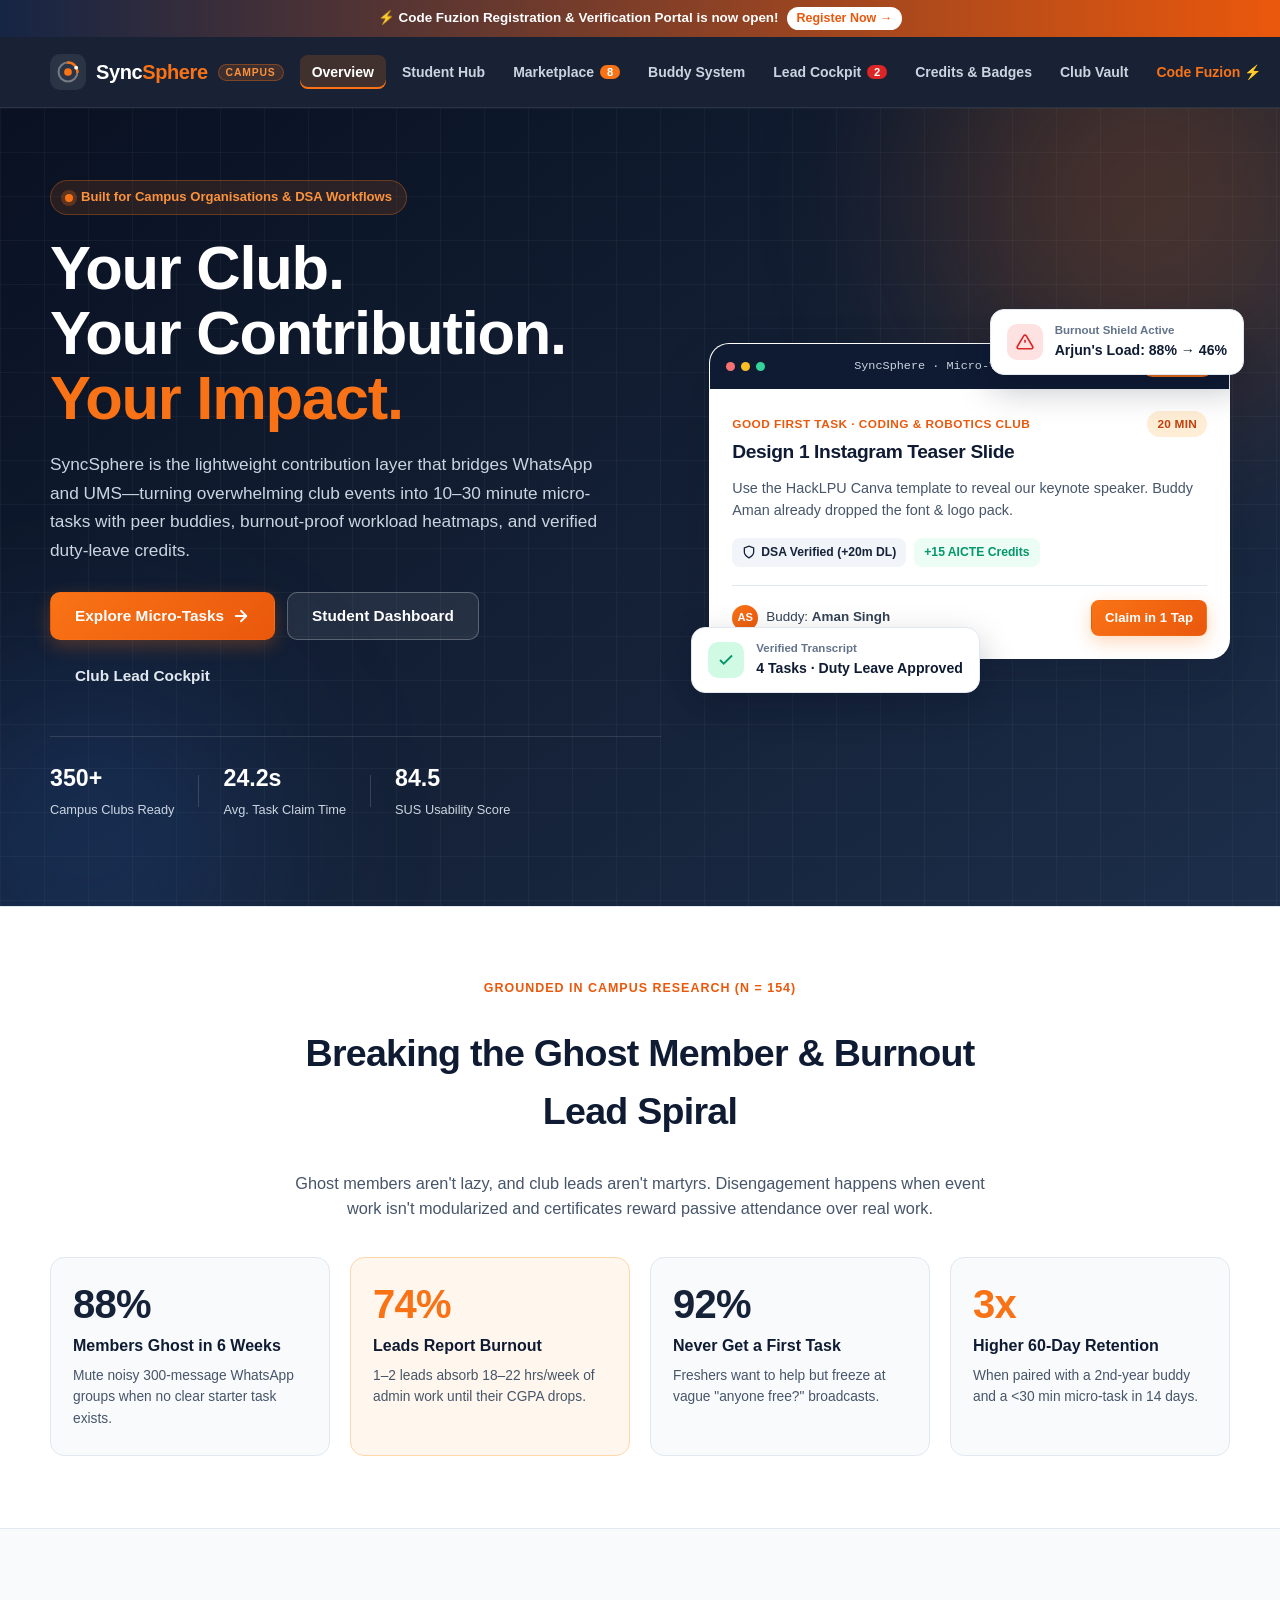
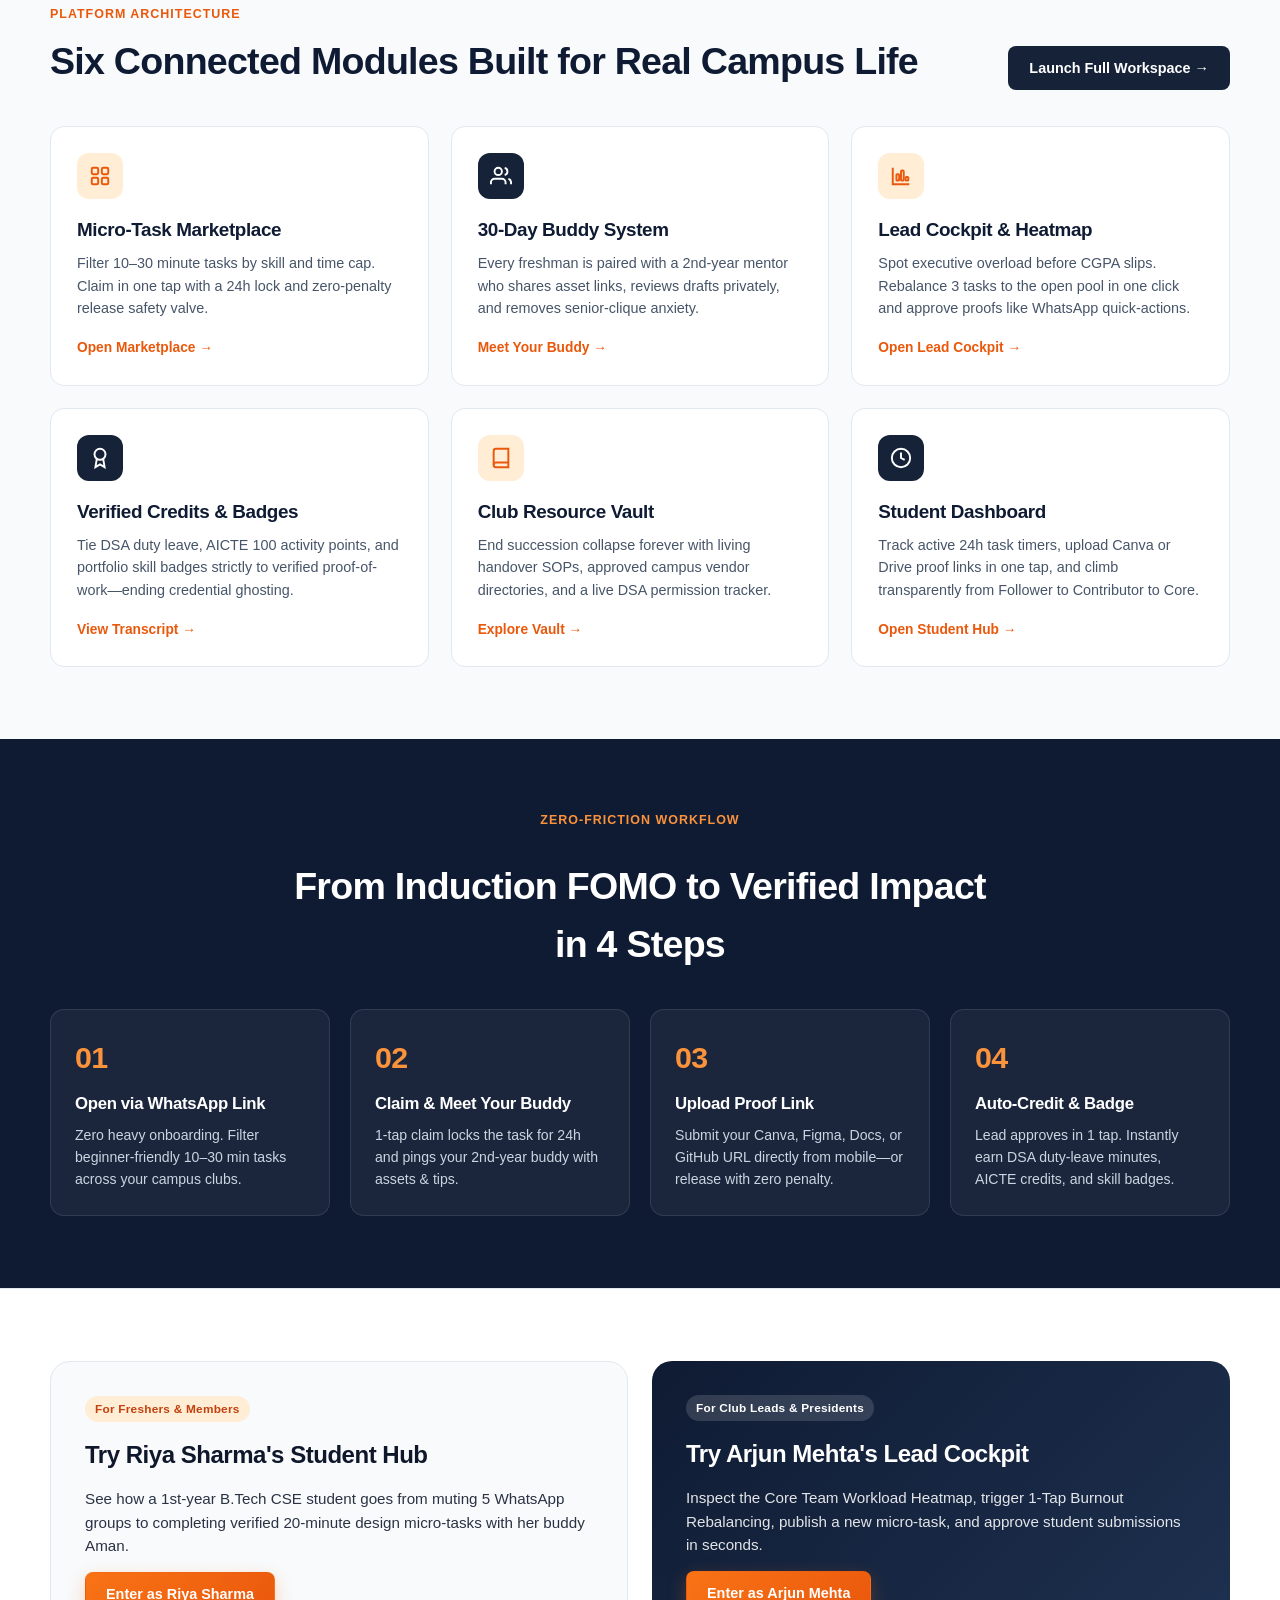
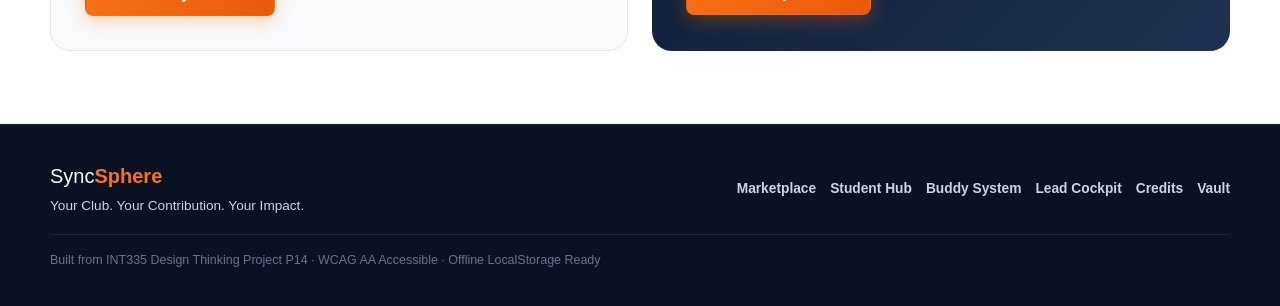
==== commit 0ab6cbe2: "feat: add Code Fuzion registration and verification form with strict data validation and organizer C" ====
--- a/index.html
+++ b/index.html
@@ -9,6 +9,11 @@
 </head>
 <body>
   <a href="#main-content" class="skip-link">Skip to main content</a>
+
+  <div class="event-announcement-bar" style="background: linear-gradient(90deg, #152544 0%, #EA580C 100%); color: #fff; padding: 7px 16px; font-size: 0.84rem; text-align: center; font-weight: 600; display: flex; align-items: center; justify-content: center; gap: 8px;">
+    <span>⚡ <strong>Code Fuzion Registration &amp; Verification Portal</strong> is now open!</span>
+    <a href="code-fuzion.html" style="background: #fff; color: #EA580C; padding: 2px 10px; border-radius: 999px; text-decoration: none; font-size: 0.78rem; font-weight: 800;">Register Now &rarr;</a>
+  </div>
 
   <header class="navbar" id="navbar" role="banner">
     <div class="container navbar-inner">
@@ -39,6 +44,7 @@
         </button>
         <button class="nav-link" data-view="credits">Credits &amp; Badges</button>
         <button class="nav-link" data-view="vault">Club Vault</button>
+        <a href="code-fuzion.html" class="nav-link" style="color: var(--orange-500); font-weight: 700; text-decoration: none;">Code Fuzion ⚡</a>
       </nav>
 
       <div class="nav-actions">
@@ -77,6 +83,7 @@
         <button class="drawer-link" data-view="lead">Club Lead Cockpit &amp; Heatmap</button>
         <button class="drawer-link" data-view="credits">Verified Credits &amp; Badges</button>
         <button class="drawer-link" data-view="vault">Club Resource Vault</button>
+        <a href="code-fuzion.html" class="drawer-link" style="color: var(--orange-500); font-weight: 700; text-decoration: none;">Code Fuzion Registration ⚡</a>
       </div>
     </div>
   </header>
